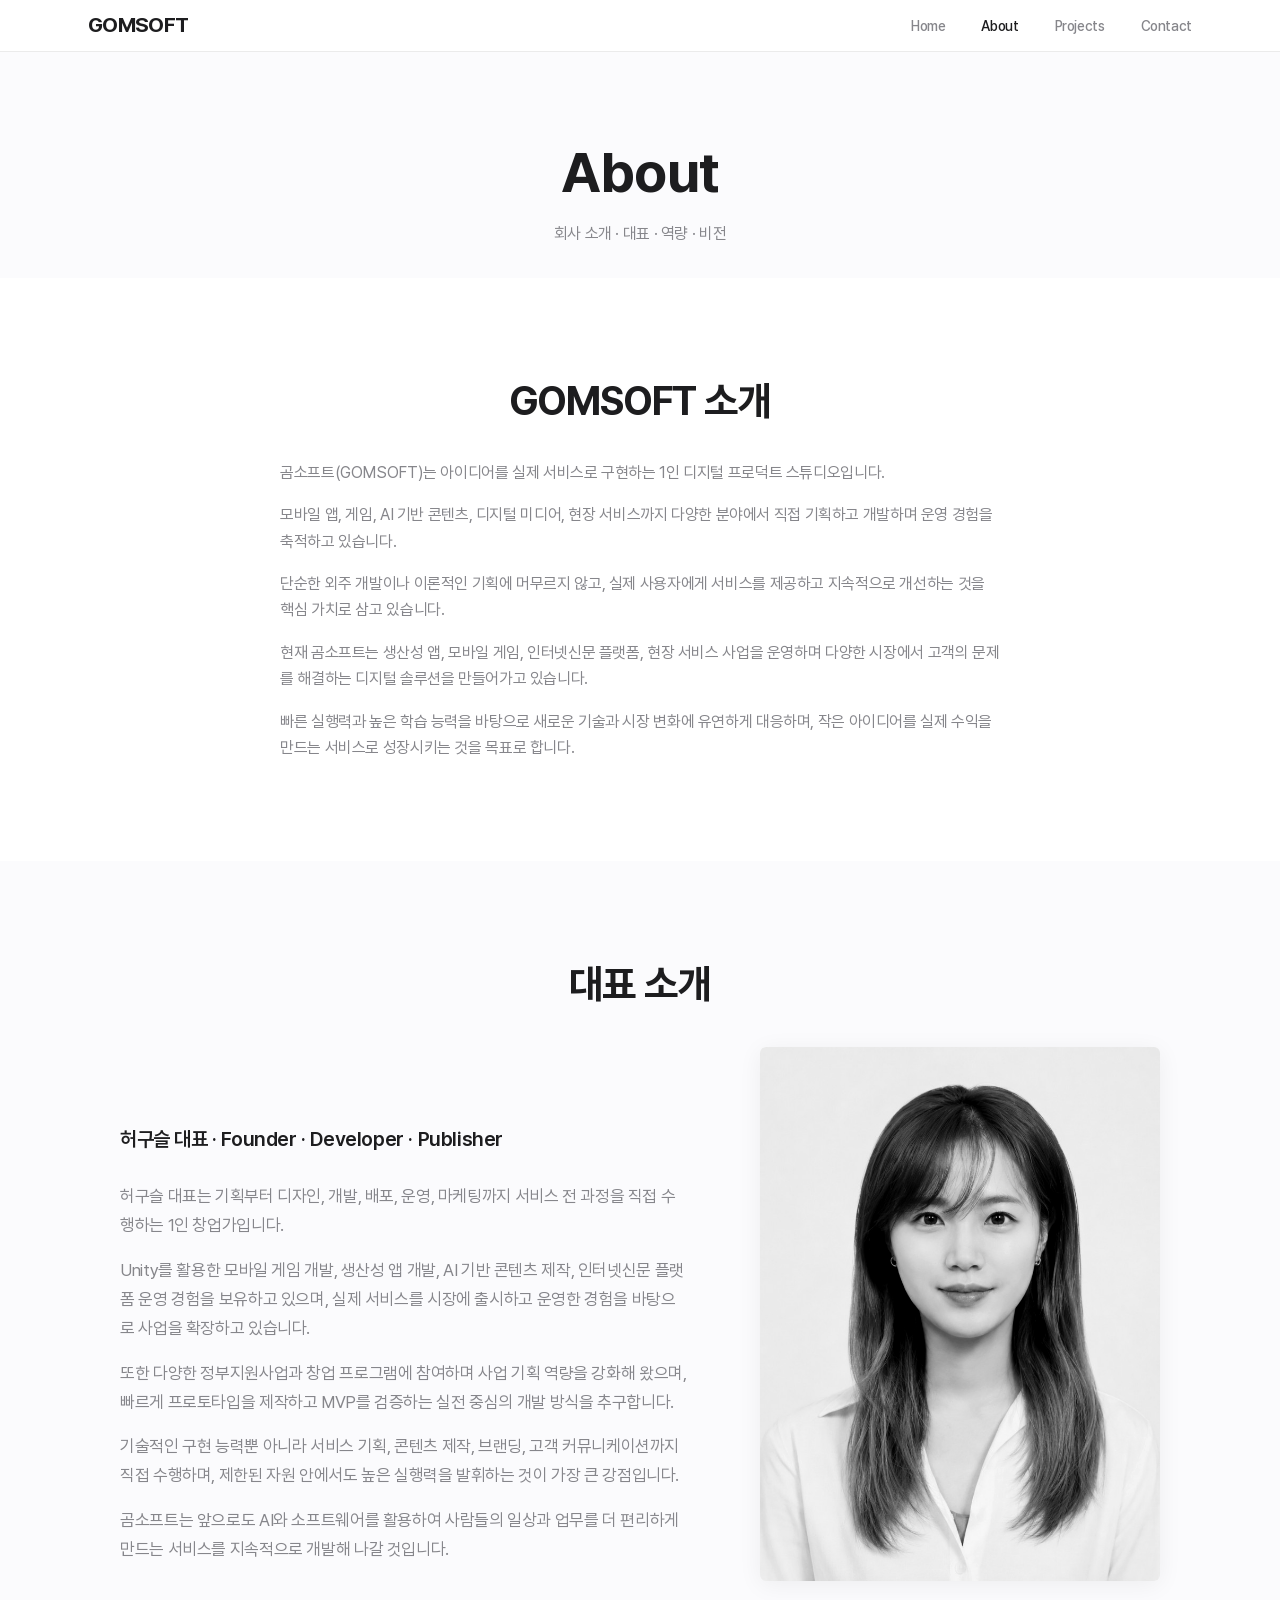
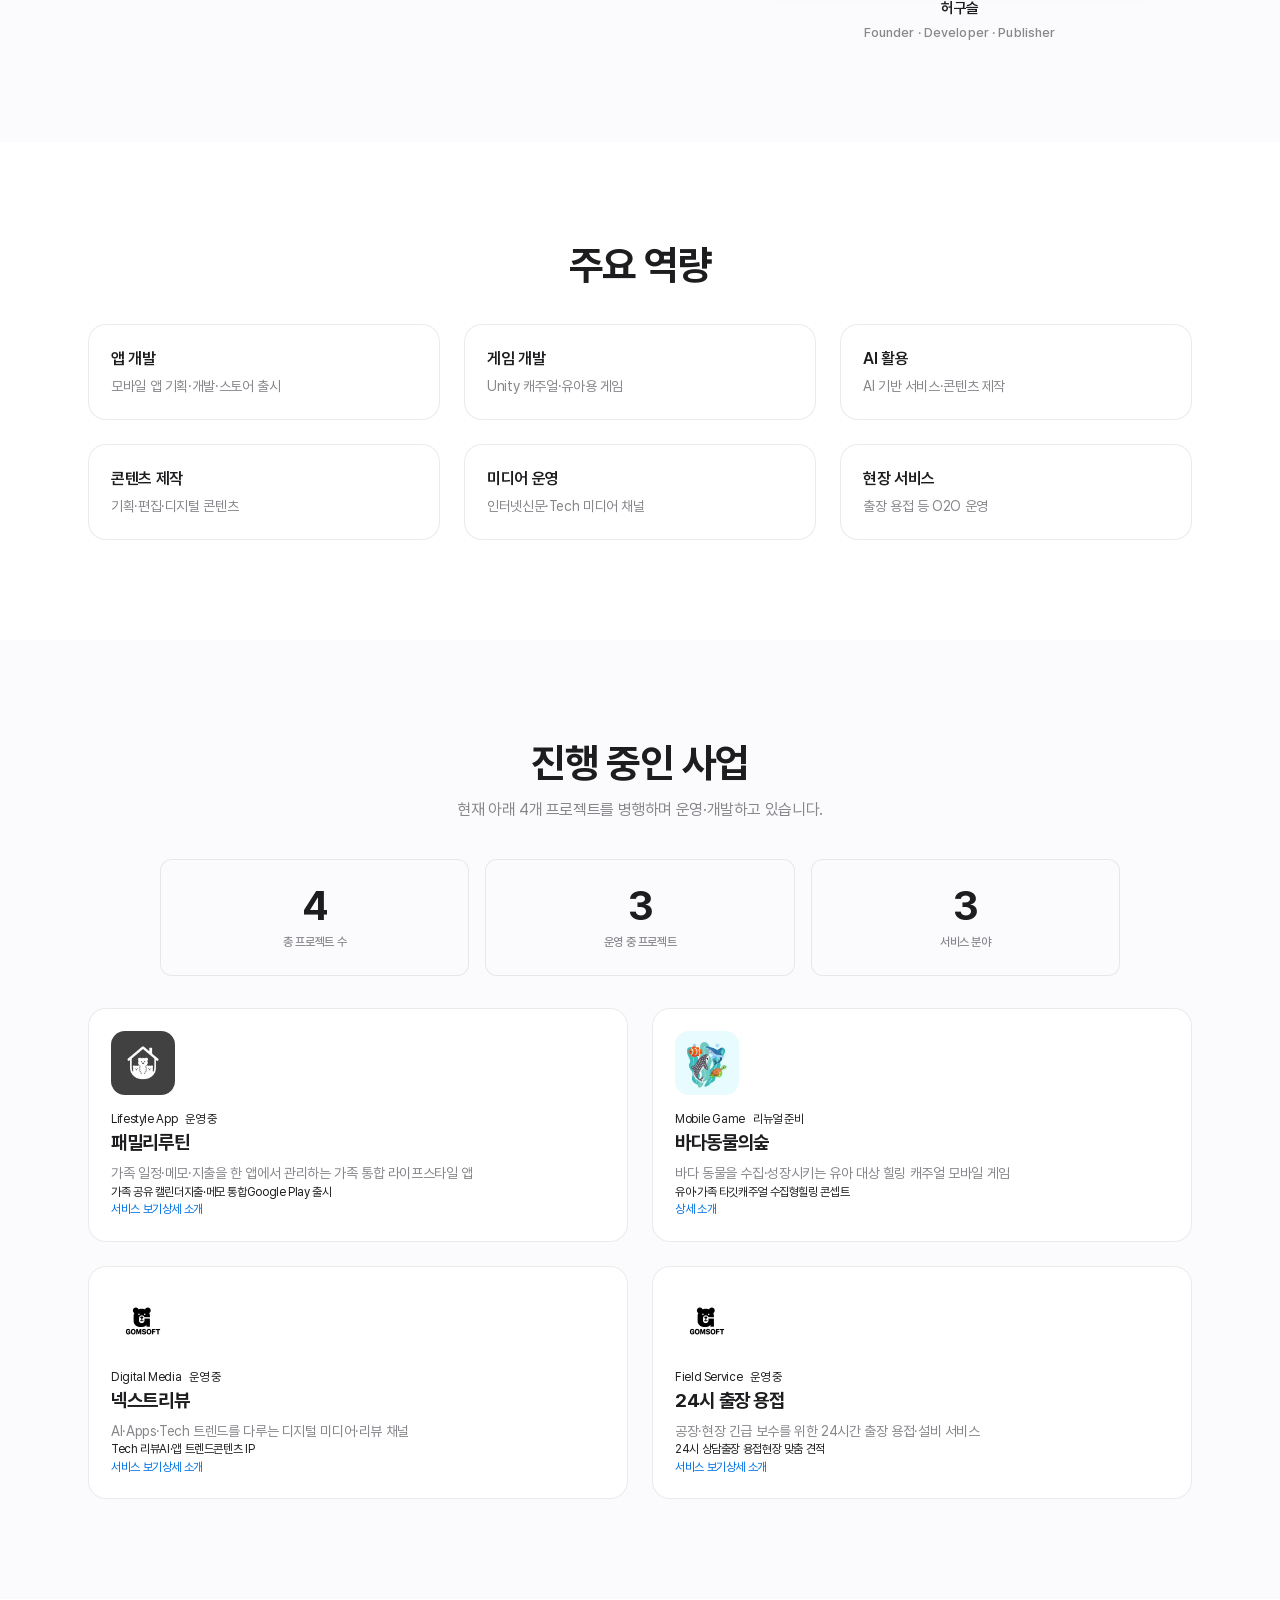
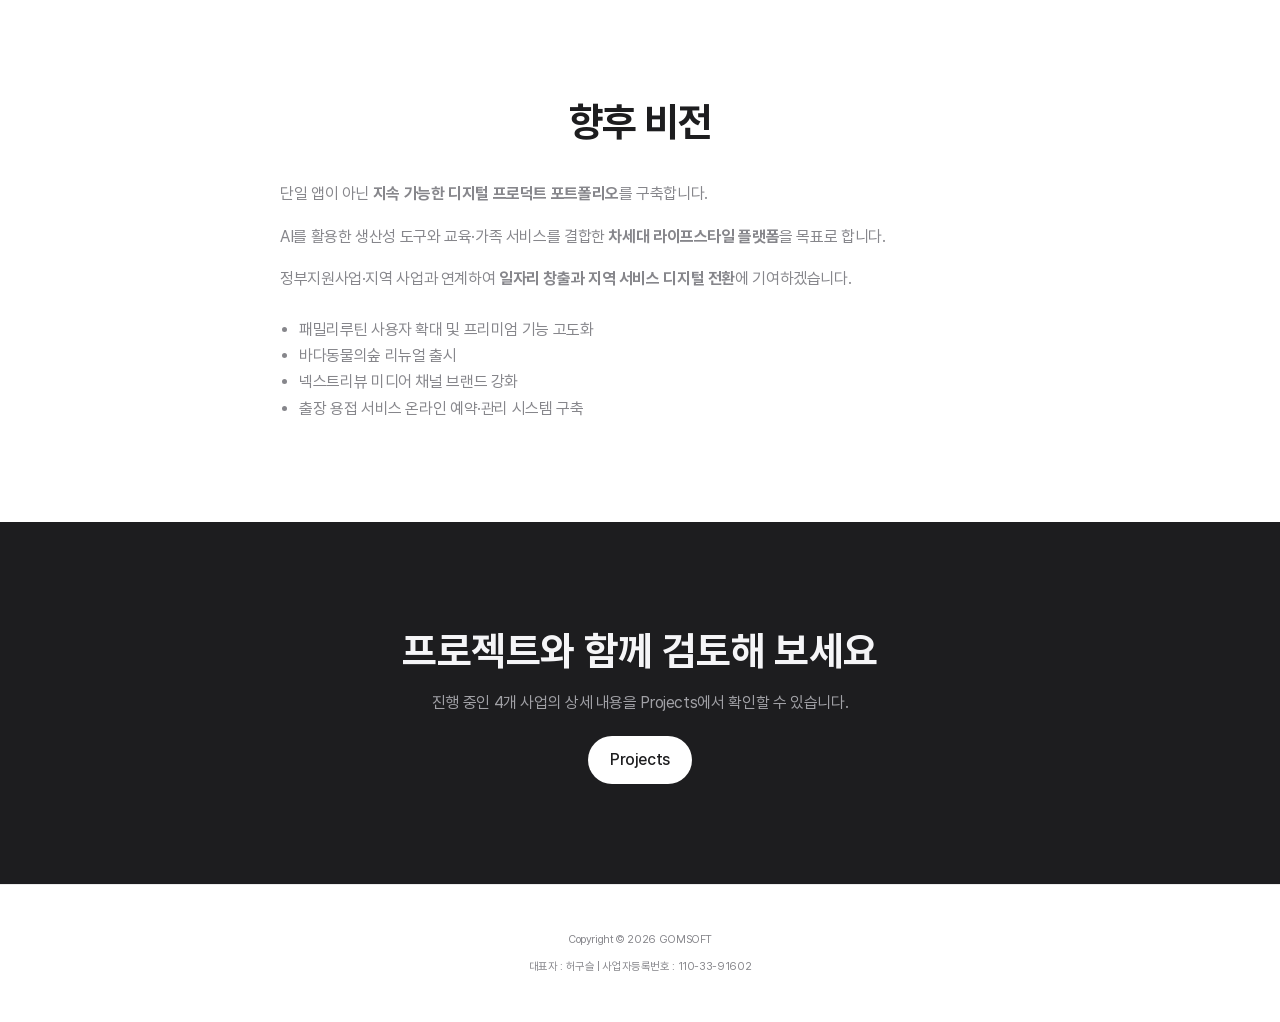
==== about/index.html @ 9c043e21 "수정내용입력" ====
<!DOCTYPE html>
<html lang="ko">
<head>
  <meta charset="UTF-8">
  <meta name="viewport" content="width=device-width, initial-scale=1.0, viewport-fit=cover">
  <link rel="stylesheet" href="/assets/css/main.css">
  <title>About | GOMSOFT</title>
</head>
<body>
  <div id="siteHeader"></div>

  <header class="page-hero">
    <div class="container">
      <h1>About</h1>
      <p>회사 소개 · 대표 · 역량 · 비전</p>
    </div>
  </header>

  <div id="aboutContent"></div>

  <section class="cta-band">
    <h2>프로젝트와 함께 검토해 보세요</h2>
    <p>진행 중인 4개 사업의 상세 내용을 Projects에서 확인할 수 있습니다.</p>
    <a href="/projects/" class="btn btn-primary">Projects</a>
  </section>

  <div id="siteFooter"></div>

  <script src="/assets/js/config.js"></script>
  <script src="/assets/js/project-types.js"></script>
  <script src="/assets/js/post-links.js"></script>
  <script src="/assets/js/components.js"></script>
  <script src="/assets/js/posts.js"></script>
  <script>
    document.getElementById("siteHeader").innerHTML = renderSiteHeader("about");
    document.getElementById("siteFooter").innerHTML = renderSiteFooter();
    document.getElementById("aboutContent").innerHTML = renderAboutPageContent();
    initRevealOnScroll();
    initAboutBusinessStats();
    setPageMeta({
      title: "About",
      description: "GOMSOFT — 아이디어를 실제 서비스로 구현하는 디지털 프로덕트 스튜디오. 대표 허구슬 소개.",
      path: "/about/",
    });
    initNavigation();
  </script>
</body>
</html>
---- assets/css/main.css ----
@import url("/assets/css/pretendard.css");

/* ——— Mobile First · Breakpoints ———
   Mobile:  default ~767px
   Tablet:  min-width 768px
   Desktop: min-width 1200px
*/
:root {
  --bg: #ffffff;
  --bg-subtle: #fbfbfd;
  --text: #1d1d1f;
  --text-secondary: #86868b;
  --accent: #0071e3;
  --border: rgba(0, 0, 0, 0.08);
  --radius: 18px;
  --radius-sm: 12px;
  --nav-height: 52px;
  --container-pad: 20px;
  --max-width: 100%;
  --section-pad: 56px;
  --grid-gap: 16px;
  --font: "Pretendard", -apple-system, BlinkMacSystemFont, "Segoe UI", sans-serif;
  --fw-thin: 100;
  --fw-extralight: 200;
  --fw-light: 300;
  --fw-regular: 400;
  --fw-medium: 500;
  --fw-semibold: 600;
  --fw-bold: 700;
  --fw-extrabold: 800;
  --fw-black: 900;
}

*,
*::before,
*::after {
  box-sizing: border-box;
}

html {
  scroll-behavior: smooth;
  overflow-x: hidden;
}

body {
  margin: 0;
  overflow-x: hidden;
  font-family: var(--font);
  font-weight: var(--fw-regular);
  background: var(--bg);
  color: var(--text);
  line-height: 1.47059;
  font-size: 16px;
  letter-spacing: -0.022em;
  -webkit-font-smoothing: antialiased;
}

img,
video {
  max-width: 100%;
  height: auto;
  display: block;
}

a {
  color: var(--accent);
  text-decoration: none;
}

button,
input,
select,
textarea {
  font-family: var(--font);
}

.container {
  width: 100%;
  max-width: var(--max-width);
  margin: 0 auto;
  padding: 0 var(--container-pad);
}

/* ——— Nav (mobile: hamburger) ——— */
.site-header {
  position: sticky;
  top: 0;
  z-index: 1000;
  height: var(--nav-height);
  background: rgba(255, 255, 255, 0.92);
  backdrop-filter: saturate(180%) blur(20px);
  -webkit-backdrop-filter: saturate(180%) blur(20px);
  border-bottom: 1px solid var(--border);
}

.nav-inner {
  width: 100%;
  max-width: var(--max-width);
  margin: 0 auto;
  padding: 0 var(--container-pad);
  height: 100%;
  display: flex;
  align-items: center;
  justify-content: space-between;
}

.logo {
  font-size: 19px;
  font-weight: var(--fw-bold);
  letter-spacing: -0.03em;
  color: var(--text);
  text-decoration: none;
  z-index: 1001;
}

.logo:hover {
  text-decoration: none;
}

.nav-toggle {
  display: flex;
  align-items: center;
  justify-content: center;
  min-width: 44px;
  min-height: 44px;
  margin: 0 -8px 0 0;
  background: none;
  border: none;
  padding: 8px;
  cursor: pointer;
  z-index: 1001;
}

.nav-toggle span {
  display: block;
  width: 22px;
  height: 2px;
  background: var(--text);
  margin: 5px 0;
  transition: 0.2s;
}

.nav-menu {
  position: fixed;
  top: var(--nav-height);
  left: 0;
  right: 0;
  list-style: none;
  margin: 0;
  padding: 20px var(--container-pad) 28px;
  background: rgba(255, 255, 255, 0.98);
  backdrop-filter: blur(20px);
  -webkit-backdrop-filter: blur(20px);
  flex-direction: column;
  align-items: stretch;
  gap: 4px;
  border-bottom: 1px solid var(--border);
  transform: translateY(-110%);
  opacity: 0;
  pointer-events: none;
  transition: transform 0.28s ease, opacity 0.28s ease;
}

.nav-menu.open {
  transform: translateY(0);
  opacity: 1;
  pointer-events: auto;
}

.nav-menu a {
  display: block;
  padding: 14px 4px;
  font-size: 17px;
  font-weight: var(--fw-medium);
  color: var(--text-secondary);
  text-decoration: none;
  min-height: 44px;
  line-height: 44px;
}

.nav-menu a:hover,
.nav-menu a.active {
  color: var(--text);
  text-decoration: none;
}

/* ——— Hero ——— */
.hero {
  text-align: center;
  padding: 48px var(--container-pad) 40px;
  background: var(--bg-subtle);
}

.hero-logo img {
  width: 64px;
  height: 64px;
  margin: 0 auto 20px;
  border-radius: 14px;
}

.hero-eyebrow {
  font-size: 12px;
  font-weight: var(--fw-semibold);
  letter-spacing: 0.05em;
  text-transform: uppercase;
  color: var(--text-secondary);
  margin: 0 0 10px;
}

.hero h1 {
  font-size: clamp(28px, 8vw, 64px);
  font-weight: var(--fw-bold);
  letter-spacing: -0.04em;
  line-height: 1.08;
  margin: 0 0 14px;
  word-break: keep-all;
}

.hero .lead {
  font-size: clamp(16px, 4.2vw, 24px);
  color: var(--text-secondary);
  max-width: 36em;
  margin: 0 auto 16px;
  font-weight: var(--fw-light);
  line-height: 1.5;
  padding: 0 4px;
  white-space: pre-line;
}

.hero-running {
  font-size: 14px;
  font-weight: var(--fw-semibold);
  letter-spacing: 0.02em;
  color: var(--text);
  margin: 0 auto 20px;
  padding: 8px 16px;
  display: inline-block;
  background: rgba(0, 113, 227, 0.08);
  border-radius: 980px;
}

.hero-actions {
  display: flex;
  flex-direction: column;
  align-items: stretch;
  gap: 10px;
  max-width: 320px;
  margin: 0 auto;
}

.hero-actions .btn {
  width: 100%;
  text-align: center;
}

/* ——— Buttons ——— */
.btn {
  display: inline-flex;
  align-items: center;
  justify-content: center;
  min-height: 44px;
  padding: 12px 22px;
  font-size: 16px;
  font-weight: var(--fw-medium);
  border-radius: 980px;
  text-decoration: none;
  transition: background 0.2s, transform 0.2s, box-shadow 0.2s;
  border: none;
  cursor: pointer;
  -webkit-tap-highlight-color: transparent;
}

.btn-primary {
  background: var(--accent);
  color: #fff;
}

.btn-secondary {
  background: transparent;
  color: var(--accent);
  border: 1px solid var(--accent);
}

/* ——— Sections ——— */
.section {
  padding: var(--section-pad) 0;
}

.section-alt {
  background: var(--bg-subtle);
}

.section-header {
  text-align: center;
  max-width: 640px;
  margin: 0 auto 32px;
  padding: 0 4px;
}

.section-header h2 {
  font-size: clamp(26px, 6vw, 48px);
  font-weight: var(--fw-bold);
  letter-spacing: -0.03em;
  margin: 0 0 10px;
}

.section-header p {
  font-size: clamp(15px, 3.8vw, 21px);
  color: var(--text-secondary);
  margin: 0;
}

/* ——— Company Profile ——— */
.profile-section {
  padding-top: 0;
}

.profile-card {
  background: var(--bg-subtle);
  border: 1px solid var(--border);
  border-radius: var(--radius);
  padding: 28px 20px;
}

.profile-label {
  font-size: 12px;
  font-weight: var(--fw-semibold);
  letter-spacing: 0.06em;
  text-transform: uppercase;
  color: var(--accent);
  margin: 0 0 10px;
}

.profile-headline {
  font-size: clamp(22px, 5.5vw, 36px);
  font-weight: var(--fw-extrabold);
  letter-spacing: -0.03em;
  margin: 0 0 12px;
  line-height: 1.2;
}

.profile-summary {
  font-size: 16px;
  color: var(--text-secondary);
  margin: 0 0 28px;
  line-height: 1.55;
}

.profile-facts {
  display: grid;
  grid-template-columns: 1fr;
  gap: 18px;
  margin: 0 0 28px;
}

.profile-fact-label {
  display: block;
  font-size: 11px;
  font-weight: var(--fw-medium);
  color: var(--text-secondary);
  text-transform: uppercase;
  letter-spacing: 0.04em;
  margin-bottom: 4px;
}

.profile-fact-value {
  display: block;
  font-size: 15px;
  font-weight: var(--fw-semibold);
}

.profile-strengths-title {
  font-size: 13px;
  font-weight: var(--fw-semibold);
  margin: 0 0 10px;
  color: var(--text-secondary);
}

.profile-strengths ul {
  list-style: none;
  padding: 0;
  margin: 0 0 24px;
  display: flex;
  flex-wrap: wrap;
  gap: 8px;
}

.profile-strengths li {
  font-size: 13px;
  font-weight: var(--fw-medium);
  padding: 8px 14px;
  background: #fff;
  border: 1px solid var(--border);
  border-radius: 980px;
}

.profile-cta {
  display: flex;
  flex-direction: column;
  gap: 10px;
}

.profile-cta .btn {
  width: 100%;
}

/* ——— Project cards (static About) ——— */
.project-grid {
  display: grid;
  grid-template-columns: 1fr;
  gap: var(--grid-gap);
}

.project-card {
  background: var(--bg);
  border: 1px solid var(--border);
  border-radius: var(--radius);
  padding: 22px;
  display: flex;
  flex-direction: column;
  gap: 16px;
  height: 100%;
  transition: box-shadow 0.25s ease, transform 0.25s ease;
}

.section-alt .project-card {
  background: #fff;
}

.project-card-visual img {
  width: 64px;
  height: 64px;
  border-radius: 14px;
}

.project-card h3 {
  font-size: 19px;
  font-weight: var(--fw-bold);
  margin: 0;
}

.project-card > .project-card-body > p {
  font-size: 14px;
  color: var(--text-secondary);
  margin: 6px 0 0;
}

/* ——— Post / Projects grid ——— */
.post-grid {
  display: grid;
  grid-template-columns: repeat(2, minmax(0, 1fr));
  gap: var(--grid-gap);
  width: 100%;
  align-items: stretch;
}

.post-card {
  display: flex;
  flex-direction: column;
  height: 100%;
  min-width: 0;
  background: var(--bg);
  border-radius: var(--radius);
  overflow: hidden;
  border: 1px solid var(--border);
  color: inherit;
  transition: box-shadow 0.25s ease, transform 0.25s ease;
  -webkit-tap-highlight-color: transparent;
}

.post-card-thumb-link {
  display: block;
  flex-shrink: 0;
  text-decoration: none;
}

.post-card-thumb {
  width: 100%;
  aspect-ratio: 16 / 9;
  background: var(--bg-subtle);
  overflow: hidden;
}

.post-card-thumb img {
  width: 100%;
  height: 100%;
  object-fit: cover;
}

.post-card-badge {
  align-self: flex-start;
  font-size: 10px;
  font-weight: var(--fw-semibold);
  letter-spacing: 0.04em;
  text-transform: uppercase;
  color: #fff;
  padding: 5px 10px;
  border-radius: 6px;
  margin: 0 0 10px;
}

.badge-app {
  background: #0071e3;
}

.badge-media {
  background: #7c3aed;
}

.badge-welding {
  background: #ea580c;
}

.post-card-body {
  flex: 1;
  display: flex;
  flex-direction: column;
  padding: 14px 14px 16px;
  min-height: 0;
}

.post-card-title {
  font-size: 15px;
  font-weight: var(--fw-semibold);
  margin: 0 0 8px;
  line-height: 1.35;
}

.post-card-title a {
  color: var(--text);
  text-decoration: none;
  display: -webkit-box;
  -webkit-line-clamp: 2;
  -webkit-box-orient: vertical;
  overflow: hidden;
}

.post-card-title a:hover {
  color: var(--accent);
  text-decoration: none;
}

.post-card-summary {
  font-size: 13px;
  color: var(--text-secondary);
  margin: 0 0 14px;
  line-height: 1.45;
  flex: 1;
  display: -webkit-box;
  -webkit-line-clamp: 3;
  -webkit-box-orient: vertical;
  overflow: hidden;
}

.post-card-cta {
  width: 100%;
  margin-top: auto;
  font-size: 14px;
  padding: 10px 16px;
  min-height: 40px;
}

.post-card-type,
.post-card-date {
  display: none;
}

/* ——— Projects stats ——— */
#projectsPostList.is-filtering .post-grid {
  opacity: 0;
  transform: translateY(10px);
}

#projectsPostList .post-grid {
  transition: opacity 0.35s ease, transform 0.35s ease;
}

.projects-stats {
  display: grid;
  grid-template-columns: repeat(2, minmax(0, 1fr));
  gap: 12px;
  margin-bottom: 28px;
}

.projects-stats--three {
  grid-template-columns: 1fr;
}

@media (min-width: 480px) {
  .projects-stats--three {
    grid-template-columns: repeat(3, minmax(0, 1fr));
  }
}

.about-project-stats {
  max-width: 960px;
  margin: 0 auto 32px;
}

.about-project-stats .projects-stats {
  margin-bottom: 0;
}

.stat-item {
  text-align: center;
  padding: 20px 12px;
  background: var(--bg-subtle);
  border: 1px solid var(--border);
  border-radius: var(--radius-sm);
}

.stat-value {
  display: block;
  font-size: clamp(28px, 7vw, 40px);
  font-weight: var(--fw-bold);
  letter-spacing: -0.03em;
  line-height: 1.1;
  color: var(--text);
}

.stat-label {
  display: block;
  margin-top: 6px;
  font-size: 12px;
  font-weight: var(--fw-medium);
  color: var(--text-secondary);
}

.projects-stats-note {
  text-align: center;
  font-size: 13px;
  color: var(--text-secondary);
  margin: -12px 0 24px;
}

/* ——— Filter buttons ——— */
.project-filter-tabs {
  display: flex;
  justify-content: center;
  margin-bottom: 28px;
}

.project-filter-bar {
  display: inline-flex;
  flex-wrap: nowrap;
  max-width: 100%;
  overflow-x: auto;
  -webkit-overflow-scrolling: touch;
  padding: 4px;
  gap: 4px;
  background: var(--bg-subtle);
  border: 1px solid var(--border);
  border-radius: 12px;
  scrollbar-width: none;
}

.project-filter-bar::-webkit-scrollbar {
  display: none;
}

.filter-tab {
  flex-shrink: 0;
  min-height: 44px;
  padding: 10px 20px;
  font-size: 14px;
  font-weight: var(--fw-medium);
  font-family: var(--font);
  border: none;
  border-radius: 8px;
  background: transparent;
  color: var(--text-secondary);
  cursor: pointer;
  transition: background 0.2s, color 0.2s, box-shadow 0.2s;
}

.filter-tab.active {
  background: #fff;
  color: var(--text);
  font-weight: var(--fw-bold);
  box-shadow: 0 1px 6px rgba(0, 0, 0, 0.08);
}

/* ——— Post detail links ——— */
.post-link-buttons {
  max-width: 720px;
  margin: 40px auto 0;
  padding: 28px var(--container-pad);
  text-align: center;
  border-top: 1px solid var(--border);
}

.post-link-buttons-title {
  font-size: 14px;
  font-weight: var(--fw-semibold);
  color: var(--text-secondary);
  margin: 0 0 16px;
  text-transform: uppercase;
  letter-spacing: 0.04em;
}

.post-link-buttons-row {
  display: flex;
  flex-wrap: wrap;
  gap: 10px;
  justify-content: center;
}

.post-link-buttons-row .btn {
  min-width: 140px;
}

.section-footer-link {
  text-align: center;
  margin-top: 28px;
  font-size: 16px;
  font-weight: var(--fw-semibold);
}

/* ——— About ——— */
.content-section {
  padding: var(--section-pad) 0;
}

.content-narrow {
  max-width: 720px;
  margin: 0 auto;
}

.about-section-head {
  text-align: center;
  max-width: 720px;
  margin: 0 auto 36px;
  padding: 0 4px;
}

.about-section-title {
  font-size: clamp(26px, 5.5vw, 40px);
  font-weight: var(--fw-bold);
  letter-spacing: -0.03em;
  line-height: 1.15;
  color: var(--text);
  margin: 0;
}

.about-section-lead {
  font-size: 16px;
  font-weight: var(--fw-regular);
  color: var(--text-secondary);
  line-height: 1.55;
  margin: 12px 0 0;
  max-width: 36em;
  margin-left: auto;
  margin-right: auto;
}

.about-section-body {
  max-width: 720px;
  margin: 0 auto;
  text-align: left;
}

.about-section-body p,
.content-narrow p {
  font-size: 16px;
  color: var(--text-secondary);
  line-height: 1.65;
  margin: 0 0 16px;
}

.about-section-body p:last-child {
  margin-bottom: 0;
}

.about-page-section .founder-profile {
  margin-top: 0;
}

.content-center-title {
  font-size: clamp(26px, 5.5vw, 40px);
  font-weight: var(--fw-bold);
  text-align: center;
  margin: 0 0 32px;
  color: var(--text);
}

.capability-grid {
  display: grid;
  grid-template-columns: 1fr;
  gap: var(--grid-gap);
}

.capability-card {
  padding: 22px;
  border: 1px solid var(--border);
  border-radius: var(--radius);
  background: var(--bg);
}

.capability-card h3 {
  font-size: 16px;
  font-weight: var(--fw-semibold);
  margin: 0 0 6px;
}

.capability-card p {
  font-size: 14px;
  color: var(--text-secondary);
  margin: 0;
}

/* ——— CTA ——— */
.cta-band {
  text-align: center;
  padding: var(--section-pad) var(--container-pad);
  background: var(--text);
  color: #f5f5f7;
}

.cta-band h2 {
  font-size: clamp(24px, 5.5vw, 40px);
  font-weight: var(--fw-bold);
  margin: 0 0 10px;
}

.cta-band p {
  color: #a1a1a6;
  margin: 0 0 22px;
  font-size: 16px;
}

.cta-band .btn-primary {
  background: #fff;
  color: var(--text);
}

/* ——— Post detail ——— */
.post-detail {
  padding: calc(var(--nav-height) + 32px) 0 var(--section-pad);
}

.post-detail-header {
  max-width: 720px;
  margin: 0 auto 28px;
  text-align: center;
  padding: 0 var(--container-pad);
}

.post-detail-header h1 {
  font-size: clamp(26px, 6vw, 48px);
  font-weight: var(--fw-bold);
  margin: 0 0 10px;
}

.post-detail-meta {
  font-size: 14px;
  color: var(--text-secondary);
}

.post-detail-type {
  font-weight: var(--fw-semibold);
  color: var(--accent);
}

.post-content {
  max-width: 720px;
  margin: 0 auto;
  padding: 0 var(--container-pad);
  font-size: 17px;
  line-height: 1.6;
}

.post-content img {
  border-radius: var(--radius-sm);
  margin: 20px auto;
}

.post-cover {
  max-width: 960px;
  margin: 0 auto 32px;
  border-radius: var(--radius);
  overflow: hidden;
  aspect-ratio: 16 / 9;
  background: var(--bg-subtle);
}

.post-cover img {
  width: 100%;
  height: 100%;
  object-fit: cover;
  margin: 0;
}

.page-hero {
  padding: calc(var(--nav-height) + 28px) var(--container-pad) 32px;
  text-align: center;
  background: var(--bg-subtle);
}

.page-hero h1 {
  font-size: clamp(30px, 7vw, 56px);
  font-weight: var(--fw-bold);
  margin: 0 0 8px;
}

.page-hero p {
  font-size: 16px;
  color: var(--text-secondary);
  margin: 0;
}

/* ——— Contact ——— */
.inquiry-grid {
  display: grid;
  grid-template-columns: repeat(2, minmax(0, 1fr));
  gap: var(--grid-gap);
  max-width: 960px;
  margin: 0 auto 8px;
}

.inquiry-card {
  text-align: left;
  padding: 20px 18px;
  border: 1px solid var(--border);
  border-radius: var(--radius);
  background: var(--bg);
  cursor: pointer;
  font-family: var(--font);
  transition: box-shadow 0.25s ease, transform 0.25s ease, border-color 0.2s;
  -webkit-tap-highlight-color: transparent;
}

.inquiry-card h3 {
  font-size: 15px;
  font-weight: var(--fw-semibold);
  margin: 0 0 6px;
  color: var(--text);
}

.inquiry-card p {
  font-size: 13px;
  color: var(--text-secondary);
  margin: 0;
  line-height: 1.45;
}

.contact-highlight {
  box-shadow: 0 0 0 3px rgba(0, 113, 227, 0.35);
  transition: box-shadow 0.3s ease;
}

.contact-item-wide {
  grid-column: 1 / -1;
}

.contact-grid {
  display: grid;
  grid-template-columns: 1fr;
  gap: var(--grid-gap);
  max-width: 960px;
  margin: 0 auto;
}

.contact-item {
  text-align: center;
  padding: 28px 20px;
  border: 1px solid var(--border);
  border-radius: var(--radius);
  background: var(--bg);
}

.contact-item h3 {
  font-size: 16px;
  font-weight: var(--fw-semibold);
  margin: 0 0 10px;
}

.contact-item p,
.contact-item a {
  font-size: 14px;
  color: var(--text-secondary);
  word-break: break-word;
}

.qr-placeholder {
  width: 120px;
  height: 120px;
  margin: 12px auto 0;
  background: var(--bg-subtle);
  border: 1px dashed var(--border);
  border-radius: var(--radius-sm);
  display: flex;
  align-items: center;
  justify-content: center;
  font-size: 11px;
  color: var(--text-secondary);
}

/* ——— Footer ——— */
.site-footer {
  padding: 36px var(--container-pad);
  text-align: center;
  font-size: 11px;
  color: var(--text-secondary);
  border-top: 1px solid var(--border);
}

.empty-state {
  text-align: center;
  padding: 48px 16px;
  color: var(--text-secondary);
  grid-column: 1 / -1;
}

.trust-note {
  text-align: center;
  font-size: 15px;
  color: var(--text-secondary);
  padding: 0 4px;
}

/* ——— Hover (pointer only) ——— */
@media (hover: hover) {
  a:hover {
    text-decoration: underline;
  }

  .btn-primary:hover {
    background: #0077ed;
    text-decoration: none;
  }

  .btn-secondary:hover {
    background: rgba(0, 113, 227, 0.06);
    text-decoration: none;
  }

  .post-card:hover,
  .project-card:hover,
  .inquiry-card:hover {
    box-shadow: 0 12px 40px rgba(0, 0, 0, 0.1);
    transform: translateY(-3px);
  }

  .inquiry-card:hover {
    border-color: rgba(0, 113, 227, 0.35);
  }

  .post-card-title a:hover {
    color: var(--accent);
  }

  .filter-tab:hover {
    color: var(--text);
  }
}

/* ——— Tablet: 768px+ ——— */
@media (min-width: 768px) {
  :root {
    --container-pad: 32px;
    --section-pad: 72px;
    --grid-gap: 20px;
    --max-width: 960px;
  }

  body {
    font-size: 17px;
  }

  .nav-toggle {
    display: none;
  }

  .nav-menu {
    position: static;
    display: flex;
    flex-direction: row;
    align-items: center;
    gap: 28px;
    padding: 0;
    background: transparent;
    border: none;
    transform: none;
    opacity: 1;
    pointer-events: auto;
  }

  .nav-menu a {
    display: inline;
    padding: 0;
    font-size: 14px;
    min-height: auto;
    line-height: inherit;
  }

  .hero {
    padding: 72px var(--container-pad) 56px;
  }

  .hero-logo img {
    width: 72px;
    height: 72px;
  }

  .hero-actions {
    flex-direction: row;
    justify-content: center;
    flex-wrap: wrap;
    max-width: none;
  }

  .hero-actions .btn {
    width: auto;
  }

  .profile-card {
    padding: 40px 36px;
  }

  .profile-facts {
    grid-template-columns: repeat(2, minmax(0, 1fr));
    gap: 24px 32px;
  }

  .profile-cta {
    flex-direction: row;
  }

  .profile-cta .btn {
    width: auto;
  }

  .post-grid {
    grid-template-columns: repeat(3, minmax(0, 1fr));
  }

  .post-card-body {
    padding: 16px 18px 18px;
  }

  .post-card-title {
    font-size: 16px;
  }

  .capability-grid {
    grid-template-columns: repeat(2, minmax(0, 1fr));
  }

  .project-grid {
    grid-template-columns: repeat(2, minmax(0, 1fr));
  }

  .projects-stats:not(.projects-stats--three) {
    grid-template-columns: repeat(4, minmax(0, 1fr));
    gap: 16px;
    margin-bottom: 36px;
  }

  .projects-stats--three {
    gap: 16px;
  }

  .inquiry-grid {
    grid-template-columns: repeat(4, minmax(0, 1fr));
  }

  .contact-item-wide {
    grid-column: span 2;
  }

  .stat-item {
    padding: 24px 16px;
  }

  .section-header {
    margin-bottom: 44px;
  }
}

/* ——— Desktop: 1200px+ ——— */
@media (min-width: 1200px) {
  :root {
    --container-pad: 48px;
    --section-pad: 100px;
    --grid-gap: 24px;
    --max-width: 1200px;
  }

  .logo {
    font-size: 21px;
  }

  .nav-menu {
    gap: 36px;
  }

  .hero {
    padding: 100px var(--container-pad) 80px;
  }

  .profile-facts {
    grid-template-columns: repeat(3, minmax(0, 1fr));
  }

  .post-grid {
    grid-template-columns: repeat(4, minmax(0, 1fr));
  }

  .post-card-title {
    font-size: 17px;
  }

  .post-card-summary {
    font-size: 14px;
  }

  .capability-grid {
    grid-template-columns: repeat(3, minmax(0, 1fr));
  }

  .contact-grid {
    grid-template-columns: repeat(2, minmax(0, 1fr));
  }

  .project-grid {
    grid-template-columns: repeat(2, minmax(0, 1fr));
  }
}

/* ——— Admin ——— */
.admin-wrap {
  max-width: 800px;
  margin: 0 auto;
  padding: calc(var(--nav-height) + 24px) var(--container-pad) 64px;
}

.admin-panel {
  border: 1px solid var(--border);
  border-radius: var(--radius);
  padding: 22px;
  margin-bottom: 20px;
  background: var(--bg-subtle);
}

.admin-panel h2 {
  font-size: 18px;
  font-weight: var(--fw-semibold);
  margin: 0 0 16px;
}

.form-group {
  margin-bottom: 16px;
}

.form-group label {
  display: block;
  font-size: 13px;
  font-weight: var(--fw-semibold);
  margin-bottom: 6px;
  color: var(--text-secondary);
}

.form-group input,
.form-group select,
.form-group textarea {
  width: 100%;
  padding: 12px 14px;
  font-size: 16px;
  border: 1px solid var(--border);
  border-radius: var(--radius-sm);
  background: #fff;
}

.form-row {
  display: flex;
  gap: 10px;
  flex-wrap: wrap;
}

.form-row .btn {
  flex: 1;
  min-width: 120px;
}

.admin-msg {
  padding: 12px 16px;
  border-radius: var(--radius-sm);
  font-size: 14px;
  margin-bottom: 16px;
  display: none;
}

.admin-msg.show {
  display: block;
}

.admin-msg.success {
  background: #e8f5e9;
  color: #2e7d32;
}

.admin-msg.error {
  background: #ffebee;
  color: #c62828;
}

.admin-post-list {
  list-style: none;
  padding: 0;
  margin: 0;
}

.admin-post-list li {
  display: flex;
  justify-content: space-between;
  align-items: flex-start;
  padding: 14px 0;
  border-bottom: 1px solid var(--border);
  gap: 12px;
  flex-wrap: wrap;
}

.admin-post-list .actions {
  display: flex;
  gap: 8px;
  flex-wrap: wrap;
}

.btn-small {
  min-height: 40px;
  padding: 8px 14px;
  font-size: 13px;
  border-radius: 980px;
  border: none;
  cursor: pointer;
}

.btn-danger {
  background: #ff3b30;
  color: #fff;
}

.btn-muted {
  background: #e8e8ed;
  color: var(--text);
}

.admin-session-bar {
  display: flex;
  flex-wrap: wrap;
  align-items: center;
  justify-content: space-between;
  gap: 12px;
  padding: 14px 18px;
  margin-bottom: 20px;
  background: var(--bg-subtle);
  border: 1px solid var(--border);
  border-radius: var(--radius-sm);
  font-size: 14px;
}

.admin-remember {
  display: flex;
  align-items: center;
  gap: 8px;
  margin: 12px 0 0;
  font-size: 14px;
  color: var(--text-secondary);
  cursor: pointer;
}

.admin-remember input {
  width: auto;
}

/* About block legacy */
.about-block {
  max-width: 680px;
  margin: 0 auto;
  text-align: center;
  padding: 0 4px;
}

.about-block p {
  font-size: 16px;
  color: var(--text-secondary);
}

/* ——— Founder profile (About) ——— */
.founder-section {
  padding: var(--section-pad) 0;
}

.founder-section .about-section-head {
  margin-bottom: 40px;
}

.founder-profile {
  display: flex;
  flex-direction: column;
  align-items: center;
  gap: 40px;
  max-width: 1040px;
  margin: 0 auto;
}

.founder-profile-visual {
  order: -1;
  margin: 0;
  width: 100%;
  max-width: 360px;
  text-align: center;
}

.founder-photo-frame {
  border-radius: 6px;
  overflow: hidden;
  box-shadow: 0 4px 24px rgba(0, 0, 0, 0.06);
  background: var(--bg-subtle);
  line-height: 0;
}

.founder-photo-frame img {
  display: block;
  width: 100%;
  max-width: 420px;
  height: auto;
  aspect-ratio: 3 / 4;
  object-fit: cover;
  object-position: center top;
  filter: grayscale(100%) contrast(1.08);
  transition: transform 0.55s cubic-bezier(0.25, 0.1, 0.25, 1);
}

.founder-photo-caption {
  display: flex;
  flex-direction: column;
  gap: 4px;
  margin-top: 16px;
  padding: 0 4px;
}

.founder-caption-name {
  font-size: 15px;
  font-weight: var(--fw-semibold);
  letter-spacing: -0.02em;
  color: var(--text);
}

.founder-caption-role {
  font-size: 13px;
  font-weight: var(--fw-medium);
  color: var(--text-secondary);
  letter-spacing: 0.01em;
}

.founder-profile-text {
  width: 100%;
  max-width: 520px;
  text-align: left;
}

.founder-role-line {
  font-size: clamp(17px, 4vw, 20px);
  font-weight: var(--fw-semibold);
  letter-spacing: -0.02em;
  line-height: 1.45;
  color: var(--text);
  margin: 0 0 28px;
}

.founder-bio p {
  font-size: 16px;
  line-height: 1.65;
  color: var(--text-secondary);
  margin: 0 0 16px;
}

.founder-bio p:last-child {
  margin-bottom: 0;
}

.reveal-on-scroll {
  opacity: 0;
  transform: translateY(28px);
  transition: opacity 0.75s cubic-bezier(0.25, 0.1, 0.25, 1),
    transform 0.75s cubic-bezier(0.25, 0.1, 0.25, 1);
}

.reveal-on-scroll.reveal-delay {
  transition-delay: 0.12s;
}

.reveal-on-scroll.is-visible {
  opacity: 1;
  transform: translateY(0);
}

@media (min-width: 768px) {
  .founder-profile {
    flex-direction: row;
    align-items: center;
    justify-content: space-between;
    gap: 48px 56px;
  }

  .founder-profile-visual {
    order: 1;
    flex: 0 0 auto;
    width: min(42%, 400px);
    max-width: 420px;
  }

  .founder-profile-text {
    order: 0;
    flex: 1 1 52%;
    max-width: none;
    min-width: 0;
  }

  .founder-photo-frame img {
    width: 100%;
    min-width: 320px;
    max-width: 420px;
  }
}

@media (min-width: 1200px) {
  .founder-profile {
    gap: 72px;
  }

  .founder-bio p {
    font-size: 17px;
    line-height: 1.7;
  }
}

@media (prefers-reduced-motion: reduce) {
  .reveal-on-scroll {
    opacity: 1;
    transform: none;
    transition: none;
  }

  .founder-photo-frame img {
    transition: none;
  }
}

@media (hover: hover) {
  .founder-profile-visual:hover .founder-photo-frame img {
    transform: scale(1.02);
  }
}

.about-section-body .vision-list {
  margin: 24px 0 0;
  padding-left: 1.2em;
  font-size: 16px;
  color: var(--text-secondary);
  line-height: 1.65;
}

.vision-list {
  margin: 20px 0 0;
  padding-left: 1.2em;
  font-size: 16px;
  color: var(--text-secondary);
}

.project-tag,
.project-status,
.project-chips,
.project-card-actions,
.project-link {
  font-size: 12px;
}

.project-card-meta {
  display: flex;
  gap: 8px;
  flex-wrap: wrap;
}

.post-gallery {
  display: flex;
  flex-direction: column;
  gap: 16px;
  margin: 24px 0;
  padding: 0 var(--container-pad);
  max-width: 720px;
  margin-left: auto;
  margin-right: auto;
}

.post-external-link {
  text-align: center;
  margin-top: 36px;
}
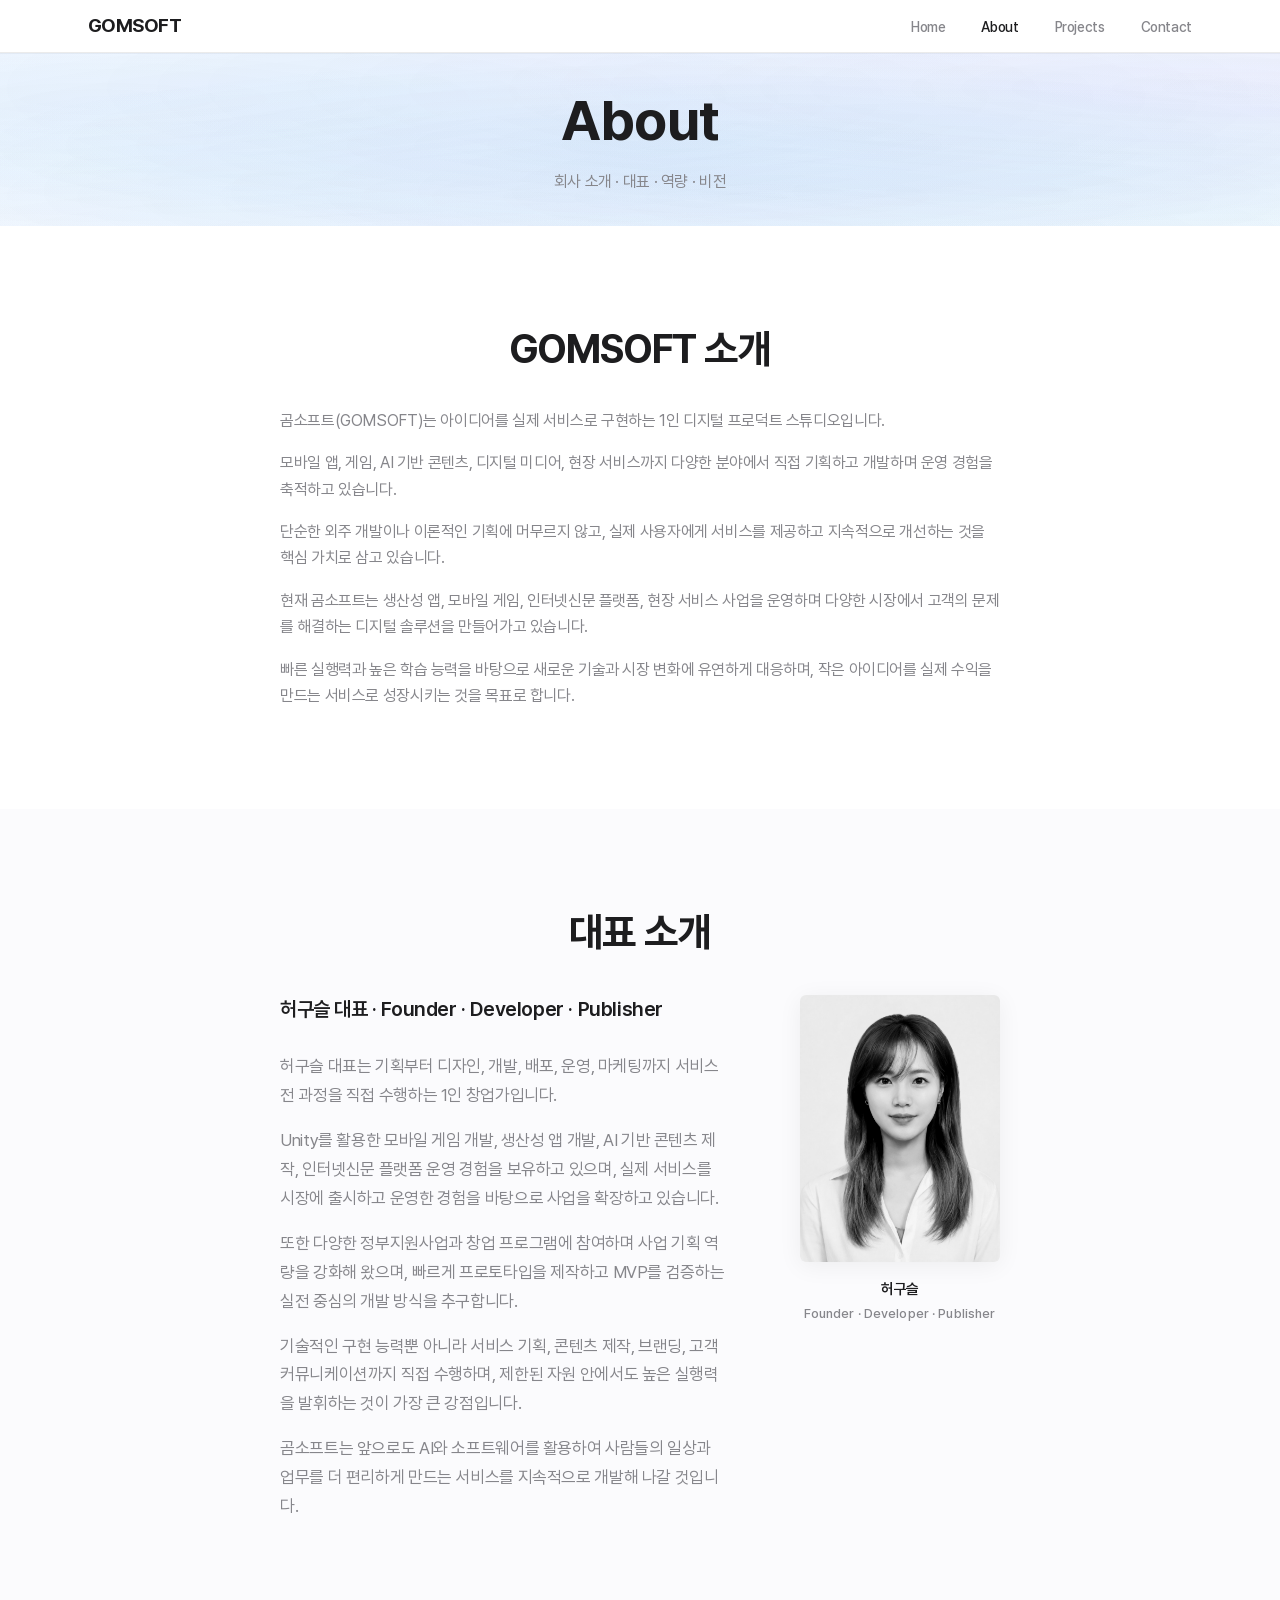
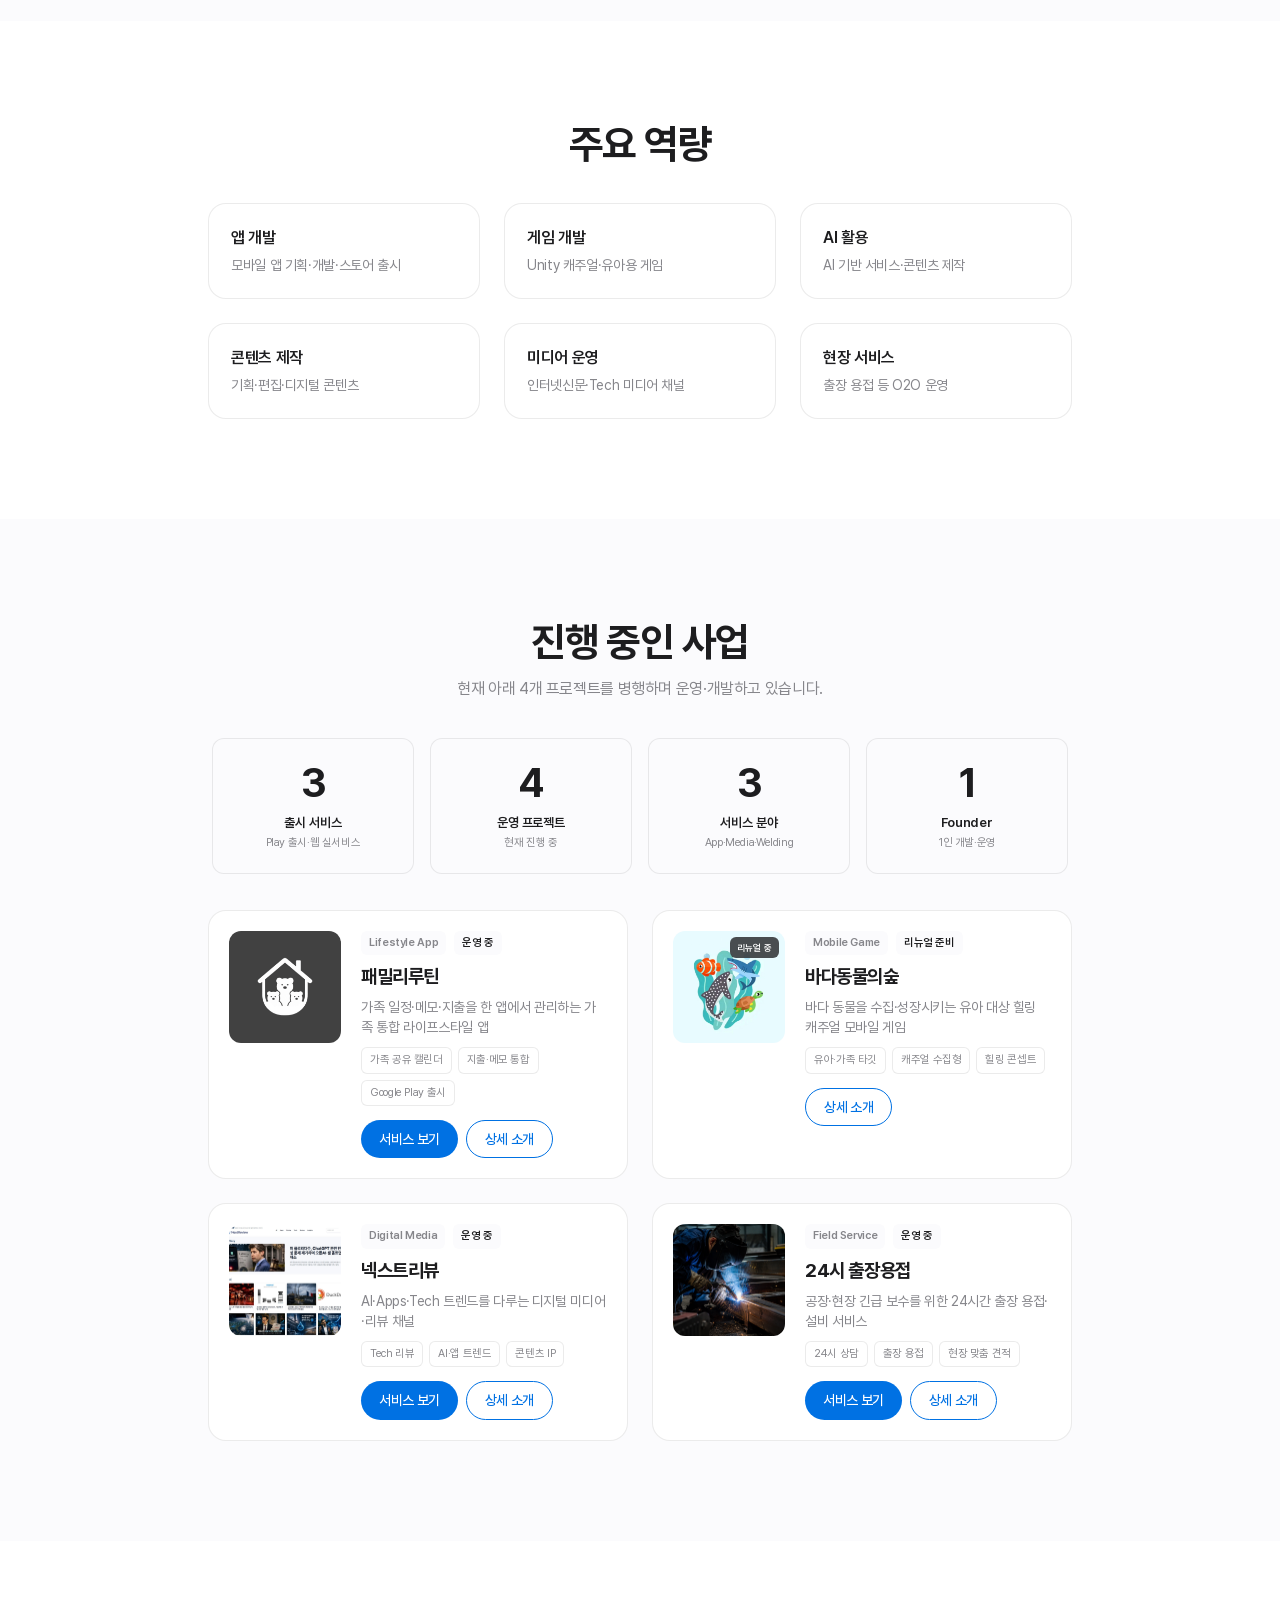
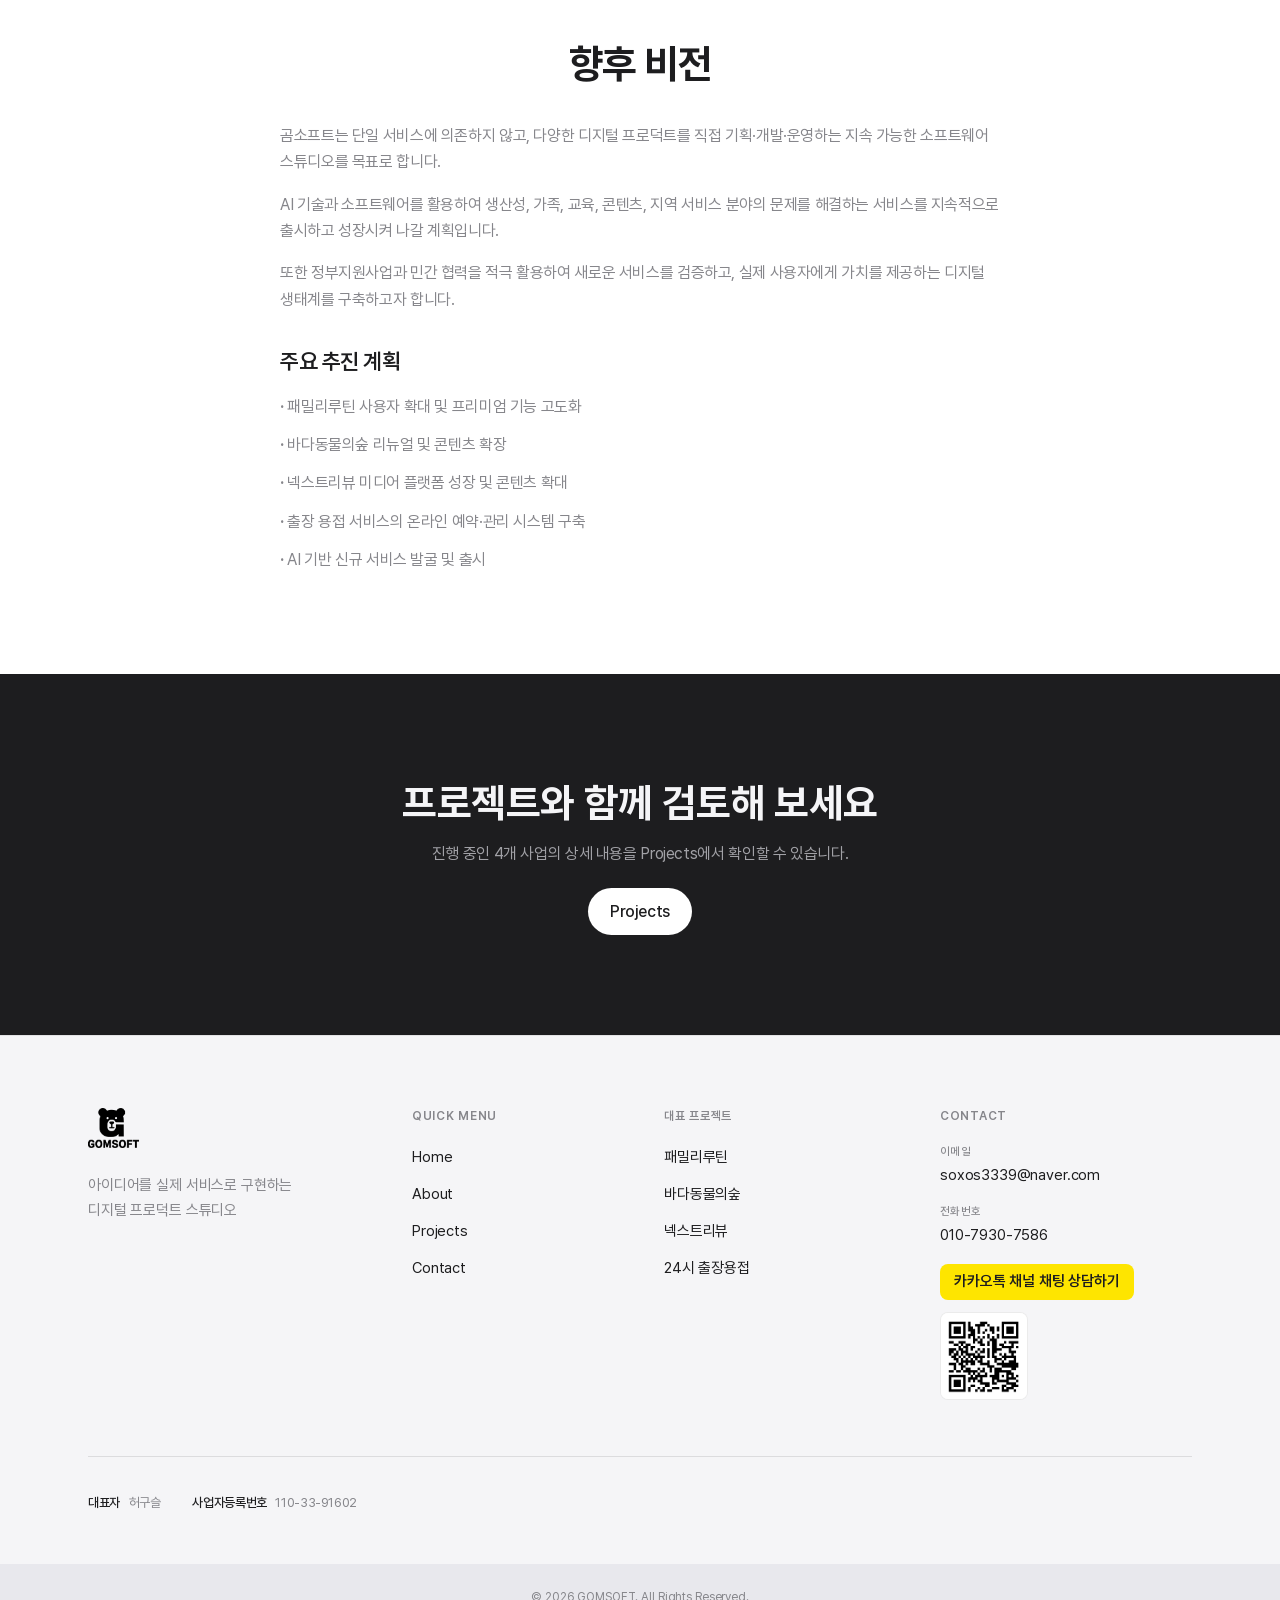
==== commit bfc5f568: "오로라 카테고리마다 적용" ====
--- a/about/index.html
+++ b/about/index.html
@@ -10,6 +10,11 @@
   <div id="siteHeader"></div>
 
   <header class="page-hero">
+    <div class="hero-aurora" aria-hidden="true">
+      <span class="hero-aurora-layer hero-aurora-layer--cyan"></span>
+      <span class="hero-aurora-layer hero-aurora-layer--blue"></span>
+      <span class="hero-aurora-layer hero-aurora-layer--purple"></span>
+    </div>
     <div class="container">
       <h1>About</h1>
       <p>회사 소개 · 대표 · 역량 · 비전</p>
--- a/assets/css/main.css
+++ b/assets/css/main.css
@@ -15,6 +15,8 @@
   --radius: 18px;
   --radius-sm: 12px;
   --nav-height: 52px;
+  --mobile-category-nav-height: 48px;
+  --header-stack-height: calc(var(--nav-height) + var(--mobile-category-nav-height));
   --container-pad: 20px;
   --max-width: 100%;
   --section-pad: 56px;
@@ -81,16 +83,36 @@
   padding: 0 var(--container-pad);
 }
 
-/* ——— Nav (mobile: hamburger) ——— */
-.site-header {
-  position: sticky;
+/* ——— Nav (fixed header · mobile category tabs) ——— */
+.site-header-stack {
+  position: fixed;
   top: 0;
+  left: 0;
+  right: 0;
   z-index: 1000;
-  height: var(--nav-height);
-  background: rgba(255, 255, 255, 0.92);
+  background: rgba(255, 255, 255, 0.94);
   backdrop-filter: saturate(180%) blur(20px);
   -webkit-backdrop-filter: saturate(180%) blur(20px);
   border-bottom: 1px solid var(--border);
+  box-shadow: 0 1px 0 rgba(0, 0, 0, 0.04);
+}
+
+.site-header {
+  position: relative;
+  top: auto;
+  height: var(--nav-height);
+  background: transparent;
+  backdrop-filter: none;
+  -webkit-backdrop-filter: none;
+  border-bottom: none;
+}
+
+.mobile-category-nav {
+  display: none;
+}
+
+body {
+  padding-top: var(--nav-height);
 }
 
 .nav-inner {
@@ -119,38 +141,56 @@
 
 .nav-toggle {
   display: flex;
+  flex-direction: column;
   align-items: center;
   justify-content: center;
-  min-width: 44px;
-  min-height: 44px;
-  margin: 0 -8px 0 0;
-  background: none;
-  border: none;
-  padding: 8px;
+  gap: 5px;
+  width: 44px;
+  height: 44px;
+  margin: 0;
+  padding: 0;
+  background: var(--bg);
+  border: 1px solid var(--border);
+  border-radius: 10px;
   cursor: pointer;
   z-index: 1001;
-}
-
-.nav-toggle span {
+  flex-shrink: 0;
+  -webkit-tap-highlight-color: transparent;
+  transition: background 0.2s ease, border-color 0.2s ease;
+}
+
+.nav-toggle-bar {
   display: block;
-  width: 22px;
+  width: 18px;
   height: 2px;
   background: var(--text);
-  margin: 5px 0;
-  transition: 0.2s;
+  border-radius: 1px;
+  transition: transform 0.2s ease, opacity 0.2s ease;
+}
+
+.nav-toggle.is-open .nav-toggle-bar:nth-child(1) {
+  transform: translateY(7px) rotate(45deg);
+}
+
+.nav-toggle.is-open .nav-toggle-bar:nth-child(2) {
+  opacity: 0;
+}
+
+.nav-toggle.is-open .nav-toggle-bar:nth-child(3) {
+  transform: translateY(-7px) rotate(-45deg);
 }
 
 .nav-menu {
   position: fixed;
-  top: var(--nav-height);
+  top: var(--header-stack-height);
   left: 0;
   right: 0;
   list-style: none;
   margin: 0;
   padding: 20px var(--container-pad) 28px;
-  background: rgba(255, 255, 255, 0.98);
-  backdrop-filter: blur(20px);
-  -webkit-backdrop-filter: blur(20px);
+  background: rgba(255, 255, 255, 0.55);
+  backdrop-filter: saturate(180%) blur(20px);
+  -webkit-backdrop-filter: saturate(180%) blur(20px);
   flex-direction: column;
   align-items: stretch;
   gap: 4px;
@@ -184,73 +224,299 @@
   text-decoration: none;
 }
 
-/* ——— Hero ——— */
+/* Mobile: category tabs below header */
+@media (max-width: 767px) {
+  .mobile-category-nav {
+    display: block;
+    height: var(--mobile-category-nav-height);
+    border-top: 1px solid var(--border);
+    background: rgba(255, 255, 255, 0.98);
+  }
+
+  .mobile-category-nav-inner {
+    display: flex;
+    align-items: stretch;
+    gap: 6px;
+    height: 100%;
+    padding: 6px var(--container-pad);
+    overflow-x: auto;
+    -webkit-overflow-scrolling: touch;
+    scrollbar-width: none;
+  }
+
+  .mobile-category-nav-inner::-webkit-scrollbar {
+    display: none;
+  }
+
+  .mobile-category-link {
+    flex: 1 0 auto;
+    min-width: 4.5rem;
+    display: inline-flex;
+    align-items: center;
+    justify-content: center;
+    padding: 0 12px;
+    font-size: 13px;
+    font-weight: var(--fw-medium);
+    letter-spacing: -0.01em;
+    color: var(--text-secondary);
+    text-decoration: none;
+    background: var(--bg-subtle);
+    border: 1px solid var(--border);
+    border-radius: 8px;
+    white-space: nowrap;
+    transition: background 0.2s ease, color 0.2s ease, border-color 0.2s ease;
+    -webkit-tap-highlight-color: transparent;
+  }
+
+  .mobile-category-link.active {
+    color: #fff;
+    background: var(--text);
+    border-color: var(--text);
+  }
+
+  body {
+    padding-top: var(--header-stack-height);
+  }
+
+  .post-detail {
+    padding-top: 32px;
+  }
+
+  .page-hero {
+    padding-top: 28px;
+  }
+
+  .contact-hero {
+    padding-top: 40px;
+  }
+
+  .admin-wrap {
+    padding-top: 24px;
+  }
+}
+
+/* ——— Hero (Aurora · OpenAI / Linear tone) ——— */
+:root {
+  --hero-aurora-blue: rgba(59, 130, 246, 0.11);
+  --hero-aurora-purple: rgba(139, 92, 246, 0.11);
+  --hero-aurora-cyan: rgba(6, 182, 212, 0.09);
+}
+
+@keyframes hero-aurora-blue {
+  0%,
+  100% {
+    transform: translate(-12%, -8%) scale(1.02) rotate(-2deg);
+    opacity: 0.45;
+  }
+  25% {
+    transform: translate(10%, -10%) scale(1.14) rotate(1deg);
+    opacity: 1;
+  }
+  50% {
+    transform: translate(12%, 10%) scale(1.1) rotate(2deg);
+    opacity: 0.55;
+  }
+  75% {
+    transform: translate(-8%, 12%) scale(1.12) rotate(-1deg);
+    opacity: 0.88;
+  }
+}
+
+@keyframes hero-aurora-purple {
+  0%,
+  100% {
+    transform: translate(10%, -6%) scale(1.08) rotate(1deg);
+    opacity: 0.5;
+  }
+  33% {
+    transform: translate(-14%, 4%) scale(1.15) rotate(-2deg);
+    opacity: 0.95;
+  }
+  66% {
+    transform: translate(-6%, 14%) scale(1.1) rotate(1deg);
+    opacity: 0.6;
+  }
+}
+
+@keyframes hero-aurora-cyan {
+  0%,
+  100% {
+    transform: translate(0%, 10%) scale(1.05) rotate(0deg);
+    opacity: 0.4;
+  }
+  20% {
+    transform: translate(-10%, -6%) scale(1.12) rotate(-1deg);
+    opacity: 0.85;
+  }
+  55% {
+    transform: translate(8%, -12%) scale(1.16) rotate(2deg);
+    opacity: 1;
+  }
+  80% {
+    transform: translate(14%, 6%) scale(1.08) rotate(-2deg);
+    opacity: 0.5;
+  }
+}
+
+@keyframes hero-logo-float {
+  0%,
+  100% {
+    transform: translateY(-4px);
+  }
+  50% {
+    transform: translateY(4px);
+  }
+}
+
+@keyframes hero-fade-up {
+  from {
+    opacity: 0;
+    transform: translateY(20px);
+  }
+  to {
+    opacity: 1;
+    transform: translateY(0);
+  }
+}
+
 .hero {
+  position: relative;
+  overflow: hidden;
   text-align: center;
-  padding: 48px var(--container-pad) 40px;
-  background: var(--bg-subtle);
+  padding: 40px var(--container-pad) 64px;
+  background: #ffffff;
+  isolation: isolate;
+}
+
+.hero-aurora {
+  position: absolute;
+  inset: 0;
+  z-index: 0;
+  pointer-events: none;
+  overflow: hidden;
+}
+
+.hero-aurora-layer {
+  position: absolute;
+  width: 165%;
+  height: 165%;
+  left: -32%;
+  top: -32%;
+  will-change: transform, opacity;
+  border-radius: 50%;
+  opacity: 0.75;
+}
+
+.hero-aurora-layer--blue {
+  background:
+    radial-gradient(ellipse 92% 88% at 24% 36%, var(--hero-aurora-blue) 0%, transparent 74%),
+    radial-gradient(ellipse 70% 65% at 55% 70%, rgba(59, 130, 246, 0.06) 0%, transparent 72%);
+  animation: hero-aurora-blue 6s ease-in-out infinite;
+}
+
+.hero-aurora-layer--purple {
+  background:
+    radial-gradient(ellipse 90% 86% at 78% 32%, var(--hero-aurora-purple) 0%, transparent 74%),
+    radial-gradient(ellipse 72% 68% at 40% 88%, rgba(139, 92, 246, 0.05) 0%, transparent 70%);
+  animation: hero-aurora-purple 7s ease-in-out infinite;
+}
+
+.hero-aurora-layer--cyan {
+  background:
+    radial-gradient(ellipse 95% 90% at 52% 52%, var(--hero-aurora-cyan) 0%, transparent 76%),
+    radial-gradient(ellipse 80% 75% at 68% 68%, rgba(6, 182, 212, 0.05) 0%, transparent 72%);
+  animation: hero-aurora-cyan 8s ease-in-out infinite;
+}
+
+.hero-inner {
+  position: relative;
+  z-index: 1;
+  max-width: 680px;
+  margin: 0 auto;
+  padding: 0 8px;
+}
+
+.hero-logo {
+  margin-bottom: 28px;
 }
 
 .hero-logo img {
-  width: 64px;
-  height: 64px;
-  margin: 0 auto 20px;
-  border-radius: 14px;
+  display: block;
+  width: auto;
+  height: auto;
+  max-width: min(240px, 78vw);
+  max-height: 56px;
+  margin: 0 auto;
+  object-fit: contain;
+  animation: hero-logo-float 8s ease-in-out infinite;
 }
 
 .hero-eyebrow {
-  font-size: 12px;
+  margin: 0 0 20px;
+  padding: 0;
+  font-size: 11px;
   font-weight: var(--fw-semibold);
-  letter-spacing: 0.05em;
+  letter-spacing: 0.16em;
   text-transform: uppercase;
   color: var(--text-secondary);
-  margin: 0 0 10px;
+  opacity: 0;
+  animation: hero-fade-up 0.8s cubic-bezier(0.22, 1, 0.36, 1) 0.05s forwards;
 }
 
 .hero h1 {
-  font-size: clamp(28px, 8vw, 64px);
+  font-size: clamp(28px, 6.2vw, 48px);
   font-weight: var(--fw-bold);
-  letter-spacing: -0.04em;
-  line-height: 1.08;
-  margin: 0 0 14px;
+  letter-spacing: -0.035em;
+  line-height: 1.18;
+  margin: 0 auto 24px;
+  max-width: 11em;
   word-break: keep-all;
-}
-
-.hero .lead {
-  font-size: clamp(16px, 4.2vw, 24px);
-  color: var(--text-secondary);
-  max-width: 36em;
-  margin: 0 auto 16px;
+  text-wrap: balance;
+  opacity: 0;
+  animation: hero-fade-up 0.8s cubic-bezier(0.22, 1, 0.36, 1) forwards;
+}
+
+.hero-lead {
+  font-size: clamp(16px, 2.6vw, 19px);
+  font-weight: var(--fw-regular);
+  letter-spacing: -0.015em;
+  line-height: 1.65;
+  color: var(--text);
+  margin: 0 auto 18px;
+  max-width: 20em;
+  word-break: keep-all;
+  text-wrap: balance;
+  opacity: 0;
+  animation: hero-fade-up 0.8s cubic-bezier(0.22, 1, 0.36, 1) 0.2s forwards;
+}
+
+.hero-support {
+  font-size: clamp(14px, 2.2vw, 16px);
   font-weight: var(--fw-light);
-  line-height: 1.5;
-  padding: 0 4px;
-  white-space: pre-line;
-}
-
-.hero-running {
-  font-size: 14px;
-  font-weight: var(--fw-semibold);
-  letter-spacing: 0.02em;
-  color: var(--text);
-  margin: 0 auto 20px;
-  padding: 8px 16px;
-  display: inline-block;
-  background: rgba(0, 113, 227, 0.08);
-  border-radius: 980px;
-}
-
-.hero-actions {
-  display: flex;
-  flex-direction: column;
-  align-items: stretch;
-  gap: 10px;
-  max-width: 320px;
+  line-height: 1.75;
+  color: var(--text-secondary);
   margin: 0 auto;
-}
-
-.hero-actions .btn {
-  width: 100%;
-  text-align: center;
+  max-width: 24em;
+  word-break: keep-all;
+  text-wrap: pretty;
+  opacity: 0;
+  animation: hero-fade-up 0.8s cubic-bezier(0.22, 1, 0.36, 1) 0.4s forwards;
+}
+
+@media (prefers-reduced-motion: reduce) {
+  .hero-aurora-layer,
+  .hero-logo img {
+    animation: none;
+  }
+
+  .hero-eyebrow,
+  .hero h1,
+  .hero-lead,
+  .hero-support {
+    animation: none;
+    opacity: 1;
+    transform: none;
+  }
 }
 
 /* ——— Buttons ——— */
@@ -310,116 +576,215 @@
   margin: 0;
 }
 
-/* ——— Company Profile ——— */
-.profile-section {
-  padding-top: 0;
-}
-
-.profile-card {
+/* ——— Home: Hero · Profile · Projects bands ——— */
+.home-projects-section {
+  background: var(--bg);
+}
+
+/* ——— Company Overview (Home) ——— */
+.profile-section.company-overview {
+  padding: 64px 0 72px;
   background: var(--bg-subtle);
+}
+
+.company-overview-inner {
+  max-width: 1120px;
+}
+
+.company-overview-layout {
+  display: flex;
+  flex-direction: column;
+  gap: 48px;
+  align-items: stretch;
+}
+
+.company-overview-visual {
+  order: -1;
+  width: 100%;
+  max-width: 320px;
+  margin: 0 auto;
+}
+
+.overview-portrait {
+  margin: 0;
+}
+
+.overview-portrait-frame {
+  border-radius: 20px;
+  overflow: hidden;
+  background: #e8e8ed;
+  box-shadow: 0 20px 48px rgba(0, 0, 0, 0.08);
+  line-height: 0;
+}
+
+.overview-portrait-frame img {
+  display: block;
+  width: 100%;
+  aspect-ratio: 4 / 5;
+  object-fit: cover;
+  object-position: center top;
+  filter: grayscale(100%) contrast(1.06);
+}
+
+.overview-portrait-caption {
+  display: flex;
+  flex-direction: column;
+  gap: 4px;
+  margin-top: 16px;
+  padding: 0 4px;
+  text-align: center;
+}
+
+.overview-portrait-name {
+  font-size: 15px;
+  font-weight: var(--fw-semibold);
+  letter-spacing: -0.02em;
+  color: var(--text);
+}
+
+.overview-portrait-role {
+  font-size: 13px;
+  color: var(--text-secondary);
+}
+
+.company-overview-main {
+  min-width: 0;
+}
+
+.overview-eyebrow {
+  margin: 0 0 16px;
+  font-size: 12px;
+  font-weight: var(--fw-semibold);
+  letter-spacing: 0.08em;
+  text-transform: uppercase;
+  color: var(--text-secondary);
+}
+
+.overview-headline {
+  margin: 0 0 20px;
+  font-size: clamp(28px, 6.5vw, 44px);
+  font-weight: var(--fw-bold);
+  letter-spacing: -0.035em;
+  line-height: 1.15;
+  color: var(--text);
+}
+
+.overview-description {
+  margin: 0 0 40px;
+  max-width: 36em;
+  font-size: clamp(16px, 2.6vw, 18px);
+  font-weight: var(--fw-regular);
+  line-height: 1.65;
+  color: var(--text-secondary);
+  letter-spacing: -0.01em;
+}
+
+.overview-kpi-grid {
+  display: grid;
+  grid-template-columns: repeat(2, minmax(0, 1fr));
+  gap: 12px;
+  margin-bottom: 48px;
+}
+
+.overview-kpi-card {
+  padding: 22px 20px;
+  background: var(--bg);
   border: 1px solid var(--border);
   border-radius: var(--radius);
-  padding: 28px 20px;
-}
-
-.profile-label {
+  transition: box-shadow 0.25s ease, transform 0.25s ease, border-color 0.2s ease;
+}
+
+.overview-kpi-value {
+  display: block;
+  font-size: clamp(32px, 8vw, 40px);
+  font-weight: var(--fw-bold);
+  letter-spacing: -0.04em;
+  line-height: 1;
+  color: var(--text);
+}
+
+.overview-kpi-label {
+  display: block;
+  margin-top: 10px;
+  font-size: 13px;
+  font-weight: var(--fw-medium);
+  color: var(--text-secondary);
+  letter-spacing: -0.01em;
+}
+
+.overview-capabilities-label {
+  margin: 0 0 16px;
   font-size: 12px;
   font-weight: var(--fw-semibold);
   letter-spacing: 0.06em;
   text-transform: uppercase;
-  color: var(--accent);
-  margin: 0 0 10px;
-}
-
-.profile-headline {
-  font-size: clamp(22px, 5.5vw, 36px);
-  font-weight: var(--fw-extrabold);
-  letter-spacing: -0.03em;
-  margin: 0 0 12px;
-  line-height: 1.2;
-}
-
-.profile-summary {
-  font-size: 16px;
-  color: var(--text-secondary);
-  margin: 0 0 28px;
-  line-height: 1.55;
-}
-
-.profile-facts {
+  color: var(--text-secondary);
+}
+
+.overview-cap-grid {
   display: grid;
   grid-template-columns: 1fr;
-  gap: 18px;
-  margin: 0 0 28px;
-}
-
-.profile-fact-label {
-  display: block;
-  font-size: 11px;
-  font-weight: var(--fw-medium);
-  color: var(--text-secondary);
-  text-transform: uppercase;
-  letter-spacing: 0.04em;
-  margin-bottom: 4px;
-}
-
-.profile-fact-value {
-  display: block;
-  font-size: 15px;
+  gap: 12px;
+}
+
+.overview-cap-card {
+  display: flex;
+  flex-direction: column;
+  align-items: flex-start;
+  gap: 10px;
+  padding: 20px 18px;
+  background: var(--bg);
+  border: 1px solid var(--border);
+  border-radius: var(--radius);
+  transition: box-shadow 0.25s ease, transform 0.25s ease, border-color 0.2s ease;
+}
+
+.overview-cap-icon-wrap {
+  display: flex;
+  align-items: center;
+  justify-content: center;
+  width: 40px;
+  height: 40px;
+  border-radius: 10px;
+  background: rgba(0, 113, 227, 0.08);
+  color: var(--accent);
+}
+
+.overview-cap-title {
+  margin: 0;
+  font-size: 16px;
   font-weight: var(--fw-semibold);
-}
-
-.profile-strengths-title {
+  letter-spacing: -0.02em;
+  color: var(--text);
+}
+
+.overview-cap-desc {
+  margin: -4px 0 0;
   font-size: 13px;
-  font-weight: var(--fw-semibold);
-  margin: 0 0 10px;
-  color: var(--text-secondary);
-}
-
-.profile-strengths ul {
-  list-style: none;
-  padding: 0;
-  margin: 0 0 24px;
-  display: flex;
-  flex-wrap: wrap;
-  gap: 8px;
-}
-
-.profile-strengths li {
-  font-size: 13px;
-  font-weight: var(--fw-medium);
-  padding: 8px 14px;
-  background: #fff;
-  border: 1px solid var(--border);
-  border-radius: 980px;
-}
-
-.profile-cta {
-  display: flex;
-  flex-direction: column;
-  gap: 10px;
-}
-
-.profile-cta .btn {
-  width: 100%;
-}
-
-/* ——— Project cards (static About) ——— */
+  line-height: 1.45;
+  color: var(--text-secondary);
+}
+
+/* ——— Project cards (About · 진행 중인 사업) ——— */
 .project-grid {
   display: grid;
   grid-template-columns: 1fr;
   gap: var(--grid-gap);
+  max-width: 960px;
+  margin: 0 auto;
 }
 
 .project-card {
   background: var(--bg);
   border: 1px solid var(--border);
   border-radius: var(--radius);
-  padding: 22px;
-  display: flex;
-  flex-direction: column;
+  padding: 18px;
+  display: flex;
+  flex-direction: row;
+  align-items: flex-start;
   gap: 16px;
   height: 100%;
+  min-width: 0;
   transition: box-shadow 0.25s ease, transform 0.25s ease;
 }
 
@@ -427,22 +792,134 @@
   background: #fff;
 }
 
-.project-card-visual img {
-  width: 64px;
-  height: 64px;
-  border-radius: 14px;
+.project-card-media {
+  position: relative;
+  flex-shrink: 0;
+  width: 88px;
+  height: 88px;
+  border-radius: 10px;
+  overflow: hidden;
+  background: var(--bg-subtle);
+}
+
+.project-card-media .post-card-status-overlay {
+  top: 6px;
+  right: 6px;
+  font-size: 9px;
+  padding: 4px 7px;
+}
+
+.project-card-media img {
+  width: 100%;
+  height: 100%;
+  object-fit: cover;
+  display: block;
+}
+
+.project-card-body {
+  flex: 1;
+  min-width: 0;
+  display: flex;
+  flex-direction: column;
+  align-items: flex-start;
+  text-align: left;
 }
 
 .project-card h3 {
-  font-size: 19px;
+  font-size: 17px;
   font-weight: var(--fw-bold);
   margin: 0;
-}
-
-.project-card > .project-card-body > p {
+  letter-spacing: -0.02em;
+}
+
+.project-card-body > p {
   font-size: 14px;
   color: var(--text-secondary);
   margin: 6px 0 0;
+  line-height: 1.45;
+}
+
+.project-card-meta {
+  display: flex;
+  gap: 8px;
+  flex-wrap: wrap;
+  margin-bottom: 8px;
+}
+
+.project-tag,
+.project-status {
+  font-size: 11px;
+  font-weight: var(--fw-semibold);
+  padding: 4px 8px;
+  border-radius: 6px;
+  background: var(--bg-subtle);
+  color: var(--text-secondary);
+}
+
+.project-status {
+  color: var(--text);
+}
+
+.project-chips {
+  display: flex;
+  flex-wrap: wrap;
+  gap: 6px;
+  margin-top: 10px;
+}
+
+.project-chip {
+  font-size: 11px;
+  color: var(--text-secondary);
+  padding: 4px 8px;
+  border: 1px solid var(--border);
+  border-radius: 6px;
+  background: var(--bg);
+}
+
+.project-card-actions {
+  display: flex;
+  flex-wrap: wrap;
+  gap: 8px;
+  margin-top: 14px;
+  width: 100%;
+}
+
+.project-card-btn {
+  min-height: 38px;
+  padding: 8px 18px;
+  font-size: 14px;
+  text-decoration: none;
+  flex: 1 1 auto;
+  min-width: 0;
+}
+
+@media (min-width: 480px) {
+  .project-card {
+    padding: 20px;
+    gap: 20px;
+  }
+
+  .project-card-media {
+    width: 104px;
+    height: 104px;
+    border-radius: 12px;
+  }
+
+  .project-card h3 {
+    font-size: 19px;
+  }
+
+  .project-card-btn {
+    flex: 0 1 auto;
+    width: auto;
+  }
+}
+
+@media (min-width: 768px) {
+  .project-card-media {
+    width: 112px;
+    height: 112px;
+  }
 }
 
 /* ——— Post / Projects grid ——— */
@@ -475,10 +952,27 @@
 }
 
 .post-card-thumb {
-  width: 100%;
-  aspect-ratio: 16 / 9;
+  position: relative;
+  width: 100%;
+  aspect-ratio: 1 / 1;
   background: var(--bg-subtle);
   overflow: hidden;
+}
+
+.post-card-status-overlay {
+  position: absolute;
+  top: 10px;
+  right: 10px;
+  z-index: 2;
+  font-size: 10px;
+  font-weight: var(--fw-semibold);
+  letter-spacing: 0.02em;
+  color: #fff;
+  background: rgba(29, 29, 31, 0.78);
+  backdrop-filter: blur(8px);
+  padding: 5px 10px;
+  border-radius: 6px;
+  pointer-events: none;
 }
 
 .post-card-thumb img {
@@ -593,12 +1087,19 @@
 }
 
 .about-project-stats {
-  max-width: 960px;
-  margin: 0 auto 32px;
-}
-
-.about-project-stats .projects-stats {
+  max-width: 1040px;
+  margin: 0 auto 36px;
+  padding: 0 4px;
+}
+
+.about-project-stats .projects-stats,
+.about-stats {
   margin-bottom: 0;
+}
+
+.about-stats {
+  grid-template-columns: repeat(2, minmax(0, 1fr));
+  gap: 12px;
 }
 
 .stat-item {
@@ -620,10 +1121,24 @@
 
 .stat-label {
   display: block;
-  margin-top: 6px;
-  font-size: 12px;
-  font-weight: var(--fw-medium);
-  color: var(--text-secondary);
+  margin-top: 8px;
+  font-size: 13px;
+  font-weight: var(--fw-semibold);
+  color: var(--text);
+  letter-spacing: -0.01em;
+}
+
+.stat-desc {
+  display: block;
+  margin-top: 4px;
+  font-size: 11px;
+  font-weight: var(--fw-regular);
+  color: var(--text-secondary);
+  line-height: 1.35;
+}
+
+.about-stats .stat-item {
+  padding: 22px 14px;
 }
 
 .projects-stats-note {
@@ -680,33 +1195,34 @@
   box-shadow: 0 1px 6px rgba(0, 0, 0, 0.08);
 }
 
-/* ——— Post detail links ——— */
-.post-link-buttons {
+/* ——— Post detail actions ——— */
+.post-detail-actions {
   max-width: 720px;
-  margin: 40px auto 0;
-  padding: 28px var(--container-pad);
-  text-align: center;
-  border-top: 1px solid var(--border);
-}
-
-.post-link-buttons-title {
-  font-size: 14px;
-  font-weight: var(--fw-semibold);
-  color: var(--text-secondary);
-  margin: 0 0 16px;
-  text-transform: uppercase;
-  letter-spacing: 0.04em;
-}
-
-.post-link-buttons-row {
-  display: flex;
-  flex-wrap: wrap;
+  margin: 48px auto 0;
+  padding: 0 var(--container-pad);
+}
+
+.post-detail-actions-row {
+  display: flex;
+  flex-wrap: nowrap;
   gap: 10px;
   justify-content: center;
-}
-
-.post-link-buttons-row .btn {
-  min-width: 140px;
+  align-items: center;
+  overflow-x: auto;
+  -webkit-overflow-scrolling: touch;
+  padding: 4px 2px 8px;
+}
+
+.post-detail-actions-row .btn {
+  flex: 0 0 auto;
+  white-space: nowrap;
+  min-width: 0;
+  padding-left: 18px;
+  padding-right: 18px;
+}
+
+.post-detail-actions-row .btn-secondary {
+  flex-shrink: 0;
 }
 
 .section-footer-link {
@@ -726,11 +1242,25 @@
   margin: 0 auto;
 }
 
+.about-page-section > .container {
+  max-width: 960px;
+  margin-left: auto;
+  margin-right: auto;
+}
+
+.about-prose-rail {
+  max-width: 720px;
+  margin: 0 auto;
+  width: 100%;
+  padding: 0;
+  box-sizing: border-box;
+}
+
 .about-section-head {
   text-align: center;
   max-width: 720px;
   margin: 0 auto 36px;
-  padding: 0 4px;
+  padding: 0;
 }
 
 .about-section-title {
@@ -754,8 +1284,9 @@
 }
 
 .about-section-body {
-  max-width: 720px;
-  margin: 0 auto;
+  width: 100%;
+  max-width: none;
+  margin: 0;
   text-align: left;
 }
 
@@ -771,8 +1302,10 @@
   margin-bottom: 0;
 }
 
-.about-page-section .founder-profile {
+.about-prose-rail .founder-profile {
   margin-top: 0;
+  max-width: none;
+  width: 100%;
 }
 
 .content-center-title {
@@ -835,7 +1368,7 @@
 
 /* ——— Post detail ——— */
 .post-detail {
-  padding: calc(var(--nav-height) + 32px) 0 var(--section-pad);
+  padding: 32px 0 var(--section-pad);
 }
 
 .post-detail-header {
@@ -865,35 +1398,109 @@
   max-width: 720px;
   margin: 0 auto;
   padding: 0 var(--container-pad);
-  font-size: 17px;
-  line-height: 1.6;
+  font-size: 16px;
+  line-height: 1.65;
+  letter-spacing: -0.01em;
+  color: var(--text);
+}
+
+.post-content p {
+  margin: 0 0 1em;
+}
+
+.post-content p:last-child {
+  margin-bottom: 0;
+}
+
+.post-content h2 {
+  font-size: 22px;
+  font-weight: var(--fw-bold);
+  letter-spacing: -0.02em;
+  line-height: 1.35;
+  margin: 1.5em 0 0.65em;
+  color: var(--text);
+}
+
+.post-content h2:first-child {
+  margin-top: 0;
+}
+
+.post-content h3 {
+  font-size: 18px;
+  font-weight: var(--fw-semibold);
+  letter-spacing: -0.02em;
+  line-height: 1.4;
+  margin: 1.25em 0 0.5em;
+  color: var(--text);
+}
+
+.post-content ul {
+  margin: 0 0 1em;
+  padding-left: 1.25em;
+  list-style: disc;
+}
+
+.post-content li {
+  margin: 0 0 0.35em;
+  line-height: 1.65;
+}
+
+.post-content li:last-child {
+  margin-bottom: 0;
+}
+
+.post-content strong {
+  font-weight: var(--fw-semibold);
+  color: var(--text);
+}
+
+.post-content a {
+  color: var(--accent);
 }
 
 .post-content img {
+  display: block;
+  max-width: 600px;
+  width: 100%;
+  height: auto;
   border-radius: var(--radius-sm);
   margin: 20px auto;
 }
 
 .post-cover {
-  max-width: 960px;
+  max-width: 600px;
+  width: 100%;
   margin: 0 auto 32px;
   border-radius: var(--radius);
   overflow: hidden;
-  aspect-ratio: 16 / 9;
   background: var(--bg-subtle);
 }
 
 .post-cover img {
-  width: 100%;
-  height: 100%;
-  object-fit: cover;
+  display: block;
+  width: 100%;
+  max-width: 600px;
+  height: auto;
   margin: 0;
 }
 
+.page-hero,
+.contact-hero {
+  position: relative;
+  overflow: hidden;
+  text-align: center;
+  background: #ffffff;
+  isolation: isolate;
+}
+
 .page-hero {
-  padding: calc(var(--nav-height) + 28px) var(--container-pad) 32px;
-  text-align: center;
-  background: var(--bg-subtle);
+  padding: 28px var(--container-pad) 32px;
+}
+
+.page-hero .container,
+.contact-hero .container {
+  position: relative;
+  z-index: 1;
 }
 
 .page-hero h1 {
@@ -908,18 +1515,83 @@
   margin: 0;
 }
 
-/* ——— Contact ——— */
-.inquiry-grid {
+/* ——— Contact page ——— */
+.contact-hero {
+  padding: 40px var(--container-pad) 48px;
+}
+
+.contact-hero-title {
+  font-size: clamp(28px, 6vw, 44px);
+  font-weight: var(--fw-bold);
+  letter-spacing: -0.035em;
+  line-height: 1.15;
+  margin: 0 0 16px;
+  color: var(--text);
+}
+
+.contact-hero-lead {
+  font-size: clamp(16px, 2.8vw, 20px);
+  font-weight: var(--fw-regular);
+  color: var(--text);
+  margin: 0 0 8px;
+  line-height: 1.5;
+}
+
+.contact-hero-support {
+  font-size: clamp(15px, 2.4vw, 18px);
+  font-weight: var(--fw-light);
+  color: var(--text-secondary);
+  margin: 0;
+  line-height: 1.55;
+}
+
+/* Contact: subtle → white → subtle → white → subtle */
+.contact-block {
+  padding: var(--section-pad) 0;
+  background: var(--bg-subtle);
+}
+
+.contact-block.section-alt {
+  background: var(--bg);
+}
+
+.contact-block-head {
+  text-align: center;
+  max-width: 640px;
+  margin: 0 auto 32px;
+  padding: 0 4px;
+}
+
+.contact-block-title {
+  font-size: clamp(22px, 5vw, 32px);
+  font-weight: var(--fw-bold);
+  letter-spacing: -0.03em;
+  margin: 0 0 10px;
+  color: var(--text);
+}
+
+.contact-block-lead {
+  font-size: 15px;
+  color: var(--text-secondary);
+  margin: 0;
+  line-height: 1.55;
+}
+
+.contact-inquiry-grid {
   display: grid;
-  grid-template-columns: repeat(2, minmax(0, 1fr));
-  gap: var(--grid-gap);
+  grid-template-columns: 1fr;
+  gap: 12px;
   max-width: 960px;
-  margin: 0 auto 8px;
-}
-
-.inquiry-card {
+  margin: 0 auto;
+}
+
+.contact-inquiry-card {
+  display: flex;
+  flex-direction: column;
+  align-items: flex-start;
   text-align: left;
-  padding: 20px 18px;
+  width: 100%;
+  padding: 22px 20px;
   border: 1px solid var(--border);
   border-radius: var(--radius);
   background: var(--bg);
@@ -929,79 +1601,496 @@
   -webkit-tap-highlight-color: transparent;
 }
 
-.inquiry-card h3 {
-  font-size: 15px;
+.contact-inquiry-icon-wrap {
+  display: flex;
+  align-items: center;
+  justify-content: center;
+  width: 48px;
+  height: 48px;
+  margin-bottom: 14px;
+  border-radius: 12px;
+  background: rgba(0, 113, 227, 0.08);
+  color: var(--accent);
+}
+
+.contact-inquiry-icon {
+  display: block;
+}
+
+.contact-inquiry-card h3 {
+  font-size: 16px;
   font-weight: var(--fw-semibold);
   margin: 0 0 6px;
   color: var(--text);
-}
-
-.inquiry-card p {
+  letter-spacing: -0.02em;
+}
+
+.contact-inquiry-card p {
   font-size: 13px;
   color: var(--text-secondary);
   margin: 0;
   line-height: 1.45;
 }
 
-.contact-highlight {
-  box-shadow: 0 0 0 3px rgba(0, 113, 227, 0.35);
-  transition: box-shadow 0.3s ease;
-}
-
-.contact-item-wide {
-  grid-column: 1 / -1;
-}
-
-.contact-grid {
+.contact-why-panel {
+  max-width: 640px;
+  margin: 0 auto;
+  padding: 28px 24px;
+  background: var(--bg);
+  border: 1px solid var(--border);
+  border-radius: var(--radius);
+  box-shadow: 0 4px 20px rgba(0, 0, 0, 0.04);
+}
+
+.contact-why-list {
+  list-style: none;
+  margin: 0;
+  padding: 0;
+  display: flex;
+  flex-direction: column;
+  gap: 14px;
+}
+
+.contact-why-item {
+  display: flex;
+  align-items: flex-start;
+  gap: 12px;
+  font-size: 15px;
+  line-height: 1.5;
+  color: var(--text);
+}
+
+.contact-why-check {
+  flex-shrink: 0;
+  width: 22px;
+  height: 22px;
+  display: inline-flex;
+  align-items: center;
+  justify-content: center;
+  font-size: 12px;
+  font-weight: var(--fw-bold);
+  color: #fff;
+  background: var(--accent);
+  border-radius: 50%;
+  margin-top: 1px;
+}
+
+.contact-closing {
+  text-align: center;
+  padding: 48px var(--container-pad) 56px;
+  background: var(--bg-subtle);
+}
+
+.contact-closing-line {
+  font-size: clamp(17px, 3vw, 20px);
+  color: var(--text-secondary);
+  margin: 0 0 8px;
+  line-height: 1.5;
+}
+
+.contact-closing-em {
+  font-size: clamp(18px, 3.2vw, 22px);
+  font-weight: var(--fw-semibold);
+  color: var(--text);
+  margin-bottom: 0;
+}
+
+@media (min-width: 480px) {
+  .contact-inquiry-grid {
+    grid-template-columns: repeat(2, minmax(0, 1fr));
+    gap: 14px;
+  }
+}
+
+@media (min-width: 768px) {
+  .contact-hero {
+    padding: 56px var(--container-pad) 64px;
+  }
+
+  .contact-inquiry-grid {
+    gap: 16px;
+  }
+
+  .contact-why-panel {
+    padding: 32px 36px;
+  }
+
+  .contact-why-list {
+    display: grid;
+    grid-template-columns: repeat(2, minmax(0, 1fr));
+    gap: 16px 24px;
+  }
+}
+
+@media (min-width: 1200px) {
+  .contact-inquiry-grid {
+    grid-template-columns: repeat(4, minmax(0, 1fr));
+  }
+}
+
+@media (hover: hover) {
+  .contact-inquiry-card:hover {
+    border-color: rgba(0, 113, 227, 0.3);
+    box-shadow: 0 10px 32px rgba(0, 0, 0, 0.08);
+    transform: translateY(-2px);
+  }
+}
+
+/* ——— Contact channels ——— */
+.contact-channels {
   display: grid;
   grid-template-columns: 1fr;
   gap: var(--grid-gap);
-  max-width: 960px;
+  max-width: 880px;
   margin: 0 auto;
 }
 
-.contact-item {
-  text-align: center;
-  padding: 28px 20px;
+.contact-channel-card {
+  display: flex;
+  flex-direction: column;
+  align-items: center;
+  padding: 32px 24px;
   border: 1px solid var(--border);
   border-radius: var(--radius);
   background: var(--bg);
-}
-
-.contact-item h3 {
-  font-size: 16px;
+  text-align: center;
+  transition: box-shadow 0.25s ease;
+  height: 100%;
+}
+
+.contact-channel-title {
+  font-size: clamp(18px, 4.5vw, 22px);
+  font-weight: var(--fw-bold);
+  letter-spacing: -0.02em;
+  color: var(--text);
+  margin: 0 0 20px;
+  line-height: 1.35;
+}
+
+.contact-channel-body {
+  display: flex;
+  flex-direction: column;
+  align-items: stretch;
+  gap: 20px;
+  width: 100%;
+  max-width: 280px;
+  margin: 0 auto;
+}
+
+.contact-channel-row {
+  display: flex;
+  flex-direction: column;
+  align-items: center;
+  gap: 6px;
+  text-align: center;
+}
+
+.contact-channel-label {
+  font-size: 12px;
+  font-weight: var(--fw-medium);
+  color: var(--text-secondary);
+  letter-spacing: 0.02em;
+}
+
+.contact-channel-value {
+  font-size: 17px;
   font-weight: var(--fw-semibold);
-  margin: 0 0 10px;
-}
-
-.contact-item p,
-.contact-item a {
-  font-size: 14px;
-  color: var(--text-secondary);
-  word-break: break-word;
-}
-
-.qr-placeholder {
-  width: 120px;
-  height: 120px;
-  margin: 12px auto 0;
-  background: var(--bg-subtle);
-  border: 1px dashed var(--border);
-  border-radius: var(--radius-sm);
-  display: flex;
-  align-items: center;
-  justify-content: center;
-  font-size: 11px;
-  color: var(--text-secondary);
+  color: var(--text);
+  text-decoration: none;
+  word-break: break-all;
+  line-height: 1.4;
+}
+
+a.contact-channel-value:hover {
+  color: var(--accent);
+  text-decoration: none;
+}
+
+.contact-channel-kakao,
+.btn-kakao.contact-channel-kakao {
+  width: 100%;
+  min-width: 0;
+}
+
+.btn-kakao {
+  background: #fee500;
+  color: #191919;
+  font-weight: var(--fw-semibold);
+}
+
+.btn-kakao:hover {
+  background: #f5dc00;
+  text-decoration: none;
+  color: #191919;
+}
+
+.btn-kakao-pending {
+  opacity: 0.92;
+  cursor: default;
+  pointer-events: none;
+  width: 100%;
+}
+
+@media (min-width: 768px) {
+  .contact-channels {
+    grid-template-columns: repeat(2, minmax(0, 1fr));
+    gap: 20px;
+  }
+
+  .contact-channel-card {
+    padding: 32px 28px;
+  }
 }
 
 /* ——— Footer ——— */
 .site-footer {
-  padding: 36px var(--container-pad);
+  margin-top: 0;
+  background: #f5f5f7;
+  border-top: 1px solid var(--border);
+  color: var(--text);
+}
+
+.footer-main {
+  padding: 56px 0 44px;
+}
+
+.footer-grid {
+  display: grid;
+  grid-template-columns: 1fr;
+  gap: 40px;
+}
+
+.footer-brand {
+  max-width: 300px;
+}
+
+.footer-logo {
+  display: inline-block;
+  margin-bottom: 18px;
+  line-height: 0;
+}
+
+.footer-logo img {
+  display: block;
+  width: auto;
+  height: auto;
+  max-width: min(168px, 52vw);
+  max-height: 40px;
+  object-fit: contain;
+}
+
+.footer-intro {
+  margin: 0;
+  font-size: 14px;
+  font-weight: var(--fw-regular);
+  line-height: 1.65;
+  letter-spacing: -0.01em;
+  color: var(--text-secondary);
+}
+
+.footer-intro span {
+  display: inline;
+}
+
+.footer-heading {
+  margin: 0 0 18px;
+  font-size: 12px;
+  font-weight: var(--fw-semibold);
+  letter-spacing: 0.06em;
+  text-transform: uppercase;
+  color: var(--text-secondary);
+}
+
+.footer-links {
+  list-style: none;
+  margin: 0;
+  padding: 0;
+}
+
+.footer-links li + li {
+  margin-top: 12px;
+}
+
+.footer-links a {
+  font-size: 15px;
+  font-weight: var(--fw-regular);
+  color: var(--text);
+  text-decoration: none;
+  letter-spacing: -0.01em;
+  transition: color 0.2s ease;
+}
+
+.footer-contact {
+  list-style: none;
+  margin: 0;
+  padding: 0;
+  display: flex;
+  flex-direction: column;
+  gap: 18px;
+}
+
+.footer-contact li {
+  display: flex;
+  flex-direction: column;
+  gap: 4px;
+}
+
+.footer-contact-label {
+  font-size: 11px;
+  font-weight: var(--fw-medium);
+  letter-spacing: 0.04em;
+  text-transform: uppercase;
+  color: var(--text-secondary);
+}
+
+.footer-contact a,
+.footer-contact > li > span:not(.footer-contact-label):not(.footer-contact-note) {
+  font-size: 15px;
+  color: var(--text);
+  text-decoration: none;
+  letter-spacing: -0.01em;
+  word-break: break-all;
+}
+
+.footer-contact-kakao {
+  gap: 12px !important;
+}
+
+.footer-kakao-btn {
+  align-self: flex-start;
+  width: auto;
+  max-width: 100%;
+  min-height: 0;
+  padding: 8px 14px;
+  font-size: 12px;
+  font-weight: var(--fw-semibold);
   text-align: center;
-  font-size: 11px;
-  color: var(--text-secondary);
-  border-top: 1px solid var(--border);
+  text-decoration: none;
+  white-space: nowrap;
+  line-height: 1.3;
+  border-radius: 8px;
+}
+
+.footer-kakao-qr-link {
+  display: block;
+  width: 88px;
+  height: 88px;
+  flex-shrink: 0;
+  line-height: 0;
+  border-radius: 8px;
+  overflow: hidden;
+  border: 1px solid var(--border);
+  background: #fff;
+  aspect-ratio: 1 / 1;
+  transition: box-shadow 0.2s ease, transform 0.2s ease;
+}
+
+.footer-kakao-qr-link img {
+  display: block;
+  width: 100%;
+  height: 100%;
+  max-width: 88px;
+  max-height: 88px;
+  aspect-ratio: 1 / 1;
+  object-fit: contain;
+  object-position: center;
+}
+
+.footer-company {
+  display: flex;
+  flex-direction: column;
+  gap: 8px;
+  margin-top: 48px;
+  padding-top: 32px;
+  border-top: 1px solid rgba(0, 0, 0, 0.1);
+}
+
+.footer-company p {
+  margin: 0;
+  font-size: 13px;
+  line-height: 1.5;
+  color: var(--text-secondary);
+}
+
+.footer-company-label {
+  font-weight: var(--fw-medium);
+  color: var(--text);
+  margin-right: 6px;
+}
+
+.footer-bottom {
+  background: #e8e8ed;
+  padding: 22px 0;
+  text-align: center;
+}
+
+.footer-copyright {
+  margin: 0;
+  font-size: 12px;
+  line-height: 1.55;
+  color: var(--text-secondary);
+  letter-spacing: -0.01em;
+}
+
+.footer-copyright-br {
+  display: none;
+}
+
+@media (min-width: 768px) {
+  .footer-main {
+    padding: 64px 0 48px;
+  }
+
+  .footer-grid {
+    grid-template-columns: repeat(2, minmax(0, 1fr));
+    gap: 48px 40px;
+  }
+
+  .footer-brand {
+    grid-column: 1 / -1;
+    max-width: 420px;
+  }
+
+  .footer-company {
+    flex-direction: row;
+    flex-wrap: wrap;
+    gap: 12px 32px;
+    margin-top: 56px;
+    padding-top: 36px;
+  }
+
+  .footer-bottom {
+    padding: 24px 0;
+  }
+}
+
+@media (min-width: 1200px) {
+  .footer-main {
+    padding: 72px 0 52px;
+  }
+
+  .footer-grid {
+    grid-template-columns: 1.15fr 0.85fr 0.95fr 1.05fr;
+    gap: 32px 48px;
+    align-items: start;
+  }
+
+  .footer-brand {
+    grid-column: auto;
+    max-width: none;
+  }
+
+  .footer-intro {
+    font-size: 15px;
+  }
+
+  .footer-copyright-br {
+    display: none;
+  }
+
+  .footer-copyright {
+    white-space: nowrap;
+  }
 }
 
 .empty-state {
@@ -1036,13 +2125,35 @@
 
   .post-card:hover,
   .project-card:hover,
-  .inquiry-card:hover {
+  .contact-channel-card:hover,
+  .overview-kpi-card:hover,
+  .overview-cap-card:hover {
     box-shadow: 0 12px 40px rgba(0, 0, 0, 0.1);
     transform: translateY(-3px);
   }
 
-  .inquiry-card:hover {
-    border-color: rgba(0, 113, 227, 0.35);
+  .overview-kpi-card:hover,
+  .overview-cap-card:hover {
+    border-color: rgba(0, 113, 227, 0.2);
+  }
+
+  .footer-links a:hover,
+  .footer-contact a:not(.footer-kakao-btn):not(.footer-kakao-qr-link):hover {
+    color: var(--accent);
+    text-decoration: none;
+  }
+
+  .footer-kakao-qr-link:hover {
+    box-shadow: 0 8px 24px rgba(0, 0, 0, 0.1);
+    transform: translateY(-2px);
+  }
+
+  .footer-kakao-btn:hover {
+    text-decoration: none;
+  }
+
+  .footer-logo:hover {
+    opacity: 0.85;
   }
 
   .post-card-title a:hover {
@@ -1071,8 +2182,13 @@
     display: none;
   }
 
+  .mobile-category-nav {
+    display: none !important;
+  }
+
   .nav-menu {
     position: static;
+    top: auto;
     display: flex;
     flex-direction: row;
     align-items: center;
@@ -1094,40 +2210,51 @@
   }
 
   .hero {
-    padding: 72px var(--container-pad) 56px;
+    padding: 64px var(--container-pad) 72px;
+  }
+
+  .hero-inner {
+    max-width: 720px;
+  }
+
+  .hero-logo {
+    margin-bottom: 36px;
   }
 
   .hero-logo img {
-    width: 72px;
-    height: 72px;
-  }
-
-  .hero-actions {
-    flex-direction: row;
-    justify-content: center;
-    flex-wrap: wrap;
-    max-width: none;
-  }
-
-  .hero-actions .btn {
-    width: auto;
-  }
-
-  .profile-card {
-    padding: 40px 36px;
-  }
-
-  .profile-facts {
+    max-width: min(280px, 70vw);
+    max-height: 64px;
+  }
+
+  .hero-eyebrow {
+    margin-bottom: 24px;
+  }
+
+  .hero h1 {
+    margin-bottom: 28px;
+    max-width: 12em;
+  }
+
+  .hero-lead {
+    margin-bottom: 22px;
+    max-width: 22em;
+  }
+
+  .profile-section.company-overview {
+    padding: 80px 0 88px;
+  }
+
+  .company-overview-visual {
+    max-width: 360px;
+  }
+
+  .overview-kpi-grid {
+    gap: 14px;
+  }
+
+  .overview-cap-grid {
     grid-template-columns: repeat(2, minmax(0, 1fr));
-    gap: 24px 32px;
-  }
-
-  .profile-cta {
-    flex-direction: row;
-  }
-
-  .profile-cta .btn {
-    width: auto;
+    gap: 14px;
   }
 
   .post-grid {
@@ -1158,14 +2285,11 @@
 
   .projects-stats--three {
     gap: 16px;
-  }
-
-  .inquiry-grid {
-    grid-template-columns: repeat(4, minmax(0, 1fr));
-  }
-
-  .contact-item-wide {
-    grid-column: span 2;
+    margin-bottom: 36px;
+  }
+
+  .about-stats {
+    gap: 16px;
   }
 
   .stat-item {
@@ -1186,20 +2310,72 @@
     --max-width: 1200px;
   }
 
-  .logo {
-    font-size: 21px;
-  }
-
   .nav-menu {
     gap: 36px;
   }
 
   .hero {
-    padding: 100px var(--container-pad) 80px;
-  }
-
-  .profile-facts {
-    grid-template-columns: repeat(3, minmax(0, 1fr));
+    padding: 80px var(--container-pad) 88px;
+  }
+
+  .hero-inner {
+    max-width: 1040px;
+  }
+
+  .hero-logo img {
+    max-width: 320px;
+    max-height: 72px;
+  }
+
+  .hero h1 {
+    font-size: 44px;
+    margin-bottom: 28px;
+    max-width: none;
+    white-space: nowrap;
+    text-wrap: unset;
+  }
+
+  .hero-lead {
+    font-size: 18px;
+    margin-bottom: 20px;
+    max-width: none;
+    white-space: nowrap;
+    text-wrap: unset;
+  }
+
+  .hero-support {
+    font-size: 15px;
+    max-width: none;
+    white-space: nowrap;
+    text-wrap: unset;
+  }
+
+  .company-overview-layout {
+    display: grid;
+    grid-template-columns: minmax(0, 1fr) minmax(280px, 340px);
+    gap: 64px 56px;
+    align-items: start;
+  }
+
+  .company-overview-visual {
+    order: 2;
+    max-width: none;
+    margin: 0;
+    justify-self: end;
+  }
+
+  .company-overview-main {
+    order: 1;
+  }
+
+  .overview-kpi-grid {
+    grid-template-columns: repeat(4, minmax(0, 1fr));
+    gap: 16px;
+  }
+
+  .overview-cap-grid {
+    grid-template-columns: repeat(2, minmax(0, 1fr));
+    gap: 16px;
   }
 
   .post-grid {
@@ -1216,10 +2392,6 @@
 
   .capability-grid {
     grid-template-columns: repeat(3, minmax(0, 1fr));
-  }
-
-  .contact-grid {
-    grid-template-columns: repeat(2, minmax(0, 1fr));
   }
 
   .project-grid {
@@ -1231,7 +2403,7 @@
 .admin-wrap {
   max-width: 800px;
   margin: 0 auto;
-  padding: calc(var(--nav-height) + 24px) var(--container-pad) 64px;
+  padding: 24px var(--container-pad) 64px;
 }
 
 .admin-panel {
@@ -1260,15 +2432,76 @@
   color: var(--text-secondary);
 }
 
+.form-hint {
+  display: block;
+  margin-top: 8px;
+  font-size: 12px;
+  line-height: 1.45;
+  color: var(--text-secondary);
+}
+
 .form-group input,
 .form-group select,
 .form-group textarea {
   width: 100%;
   padding: 12px 14px;
   font-size: 16px;
+  line-height: 1.65;
+  letter-spacing: -0.01em;
   border: 1px solid var(--border);
   border-radius: var(--radius-sm);
   background: #fff;
+}
+
+#postBody {
+  min-height: 220px;
+  resize: vertical;
+}
+
+.markdown-help {
+  margin: 10px 0 0;
+  padding: 14px 16px;
+  font-size: 13px;
+  line-height: 1.65;
+  color: var(--text-secondary);
+  background: var(--bg-subtle);
+  border: 1px solid var(--border);
+  border-radius: var(--radius-sm);
+}
+
+.markdown-help-title {
+  display: block;
+  margin: 0 0 10px;
+  font-size: 13px;
+  font-weight: var(--fw-semibold);
+  color: var(--text);
+}
+
+.markdown-help ul {
+  margin: 0;
+  padding-left: 1.15em;
+}
+
+.markdown-help li {
+  margin: 0 0 8px;
+}
+
+.markdown-help li:last-child {
+  margin-bottom: 0;
+}
+
+.markdown-help code {
+  font-size: 12px;
+  padding: 2px 6px;
+  border-radius: 4px;
+  background: #fff;
+  border: 1px solid var(--border);
+  color: var(--text);
+}
+
+.markdown-help strong {
+  font-weight: var(--fw-semibold);
+  color: var(--text);
 }
 
 .form-row {
@@ -1398,10 +2631,9 @@
 .founder-profile {
   display: flex;
   flex-direction: column;
-  align-items: center;
+  align-items: stretch;
   gap: 40px;
-  max-width: 1040px;
-  margin: 0 auto;
+  margin: 0;
 }
 
 .founder-profile-visual {
@@ -1456,7 +2688,7 @@
 
 .founder-profile-text {
   width: 100%;
-  max-width: 520px;
+  max-width: none;
   text-align: left;
 }
 
@@ -1499,29 +2731,27 @@
 @media (min-width: 768px) {
   .founder-profile {
     flex-direction: row;
-    align-items: center;
-    justify-content: space-between;
-    gap: 48px 56px;
+    align-items: flex-start;
+    gap: 40px 32px;
   }
 
   .founder-profile-visual {
     order: 1;
-    flex: 0 0 auto;
-    width: min(42%, 400px);
-    max-width: 420px;
+    flex: 0 0 200px;
+    width: 200px;
+    max-width: 200px;
   }
 
   .founder-profile-text {
     order: 0;
-    flex: 1 1 52%;
-    max-width: none;
+    flex: 1 1 auto;
     min-width: 0;
   }
 
   .founder-photo-frame img {
     width: 100%;
-    min-width: 320px;
-    max-width: 420px;
+    min-width: 0;
+    max-width: 100%;
   }
 }
 
@@ -1554,12 +2784,38 @@
   }
 }
 
+.vision-goals-title {
+  margin: 32px 0 16px;
+  font-size: clamp(18px, 4vw, 22px);
+  font-weight: var(--fw-semibold);
+  letter-spacing: -0.02em;
+  color: var(--text);
+}
+
 .about-section-body .vision-list {
-  margin: 24px 0 0;
-  padding-left: 1.2em;
+  margin: 0;
+  padding: 0;
+  list-style: none;
   font-size: 16px;
   color: var(--text-secondary);
   line-height: 1.65;
+}
+
+.about-section-body .vision-list li {
+  margin: 0 0 12px;
+  padding: 0;
+  position: relative;
+  padding-left: 0;
+}
+
+.about-section-body .vision-list li::before {
+  content: "· ";
+  font-weight: var(--fw-bold);
+  color: var(--text-secondary);
+}
+
+.about-section-body .vision-list li:last-child {
+  margin-bottom: 0;
 }
 
 .vision-list {
@@ -1569,29 +2825,86 @@
   color: var(--text-secondary);
 }
 
-.project-tag,
-.project-status,
-.project-chips,
-.project-card-actions,
-.project-link {
-  font-size: 12px;
-}
-
-.project-card-meta {
-  display: flex;
-  gap: 8px;
-  flex-wrap: wrap;
-}
-
-.post-gallery {
-  display: flex;
-  flex-direction: column;
-  gap: 16px;
-  margin: 24px 0;
+
+/* ——— Post detail media gallery ——— */
+.post-media-gallery-wrap {
+  max-width: 600px;
+  width: 100%;
+  margin: 0 auto 32px;
   padding: 0 var(--container-pad);
-  max-width: 720px;
-  margin-left: auto;
-  margin-right: auto;
+}
+
+.post-media-gallery-wrap[hidden] {
+  display: none;
+}
+
+.post-media-gallery {
+  width: 100%;
+}
+
+.post-media-grid {
+  display: grid;
+  grid-template-columns: 1fr;
+  gap: 20px;
+  width: 100%;
+}
+
+.post-media-item {
+  margin: 0;
+  padding: 0;
+  border: 1px solid var(--border);
+  border-radius: var(--radius);
+  overflow: hidden;
+  background: var(--bg);
+}
+
+.post-media-item img {
+  display: block;
+  width: 100%;
+  max-width: 600px;
+  height: auto;
+  margin: 0 auto;
+}
+
+.post-media-video-wrap {
+  position: relative;
+  width: 100%;
+  aspect-ratio: 16 / 9;
+  background: #0a0a0c;
+}
+
+.post-media-item video {
+  display: block;
+  width: 100%;
+  height: 100%;
+  object-fit: contain;
+  vertical-align: middle;
+}
+
+.post-media-caption {
+  padding: 10px 14px 12px;
+  font-size: 13px;
+  line-height: 1.45;
+  color: var(--text-secondary);
+  text-align: center;
+  border-top: 1px solid var(--border);
+}
+
+@media (min-width: 480px) {
+  .post-media-grid {
+    grid-template-columns: repeat(2, minmax(0, 1fr));
+    gap: 16px;
+  }
+
+  .post-media-item--video {
+    grid-column: 1 / -1;
+  }
+}
+
+@media (min-width: 768px) {
+  .post-media-grid {
+    gap: 20px;
+  }
 }
 
 .post-external-link {
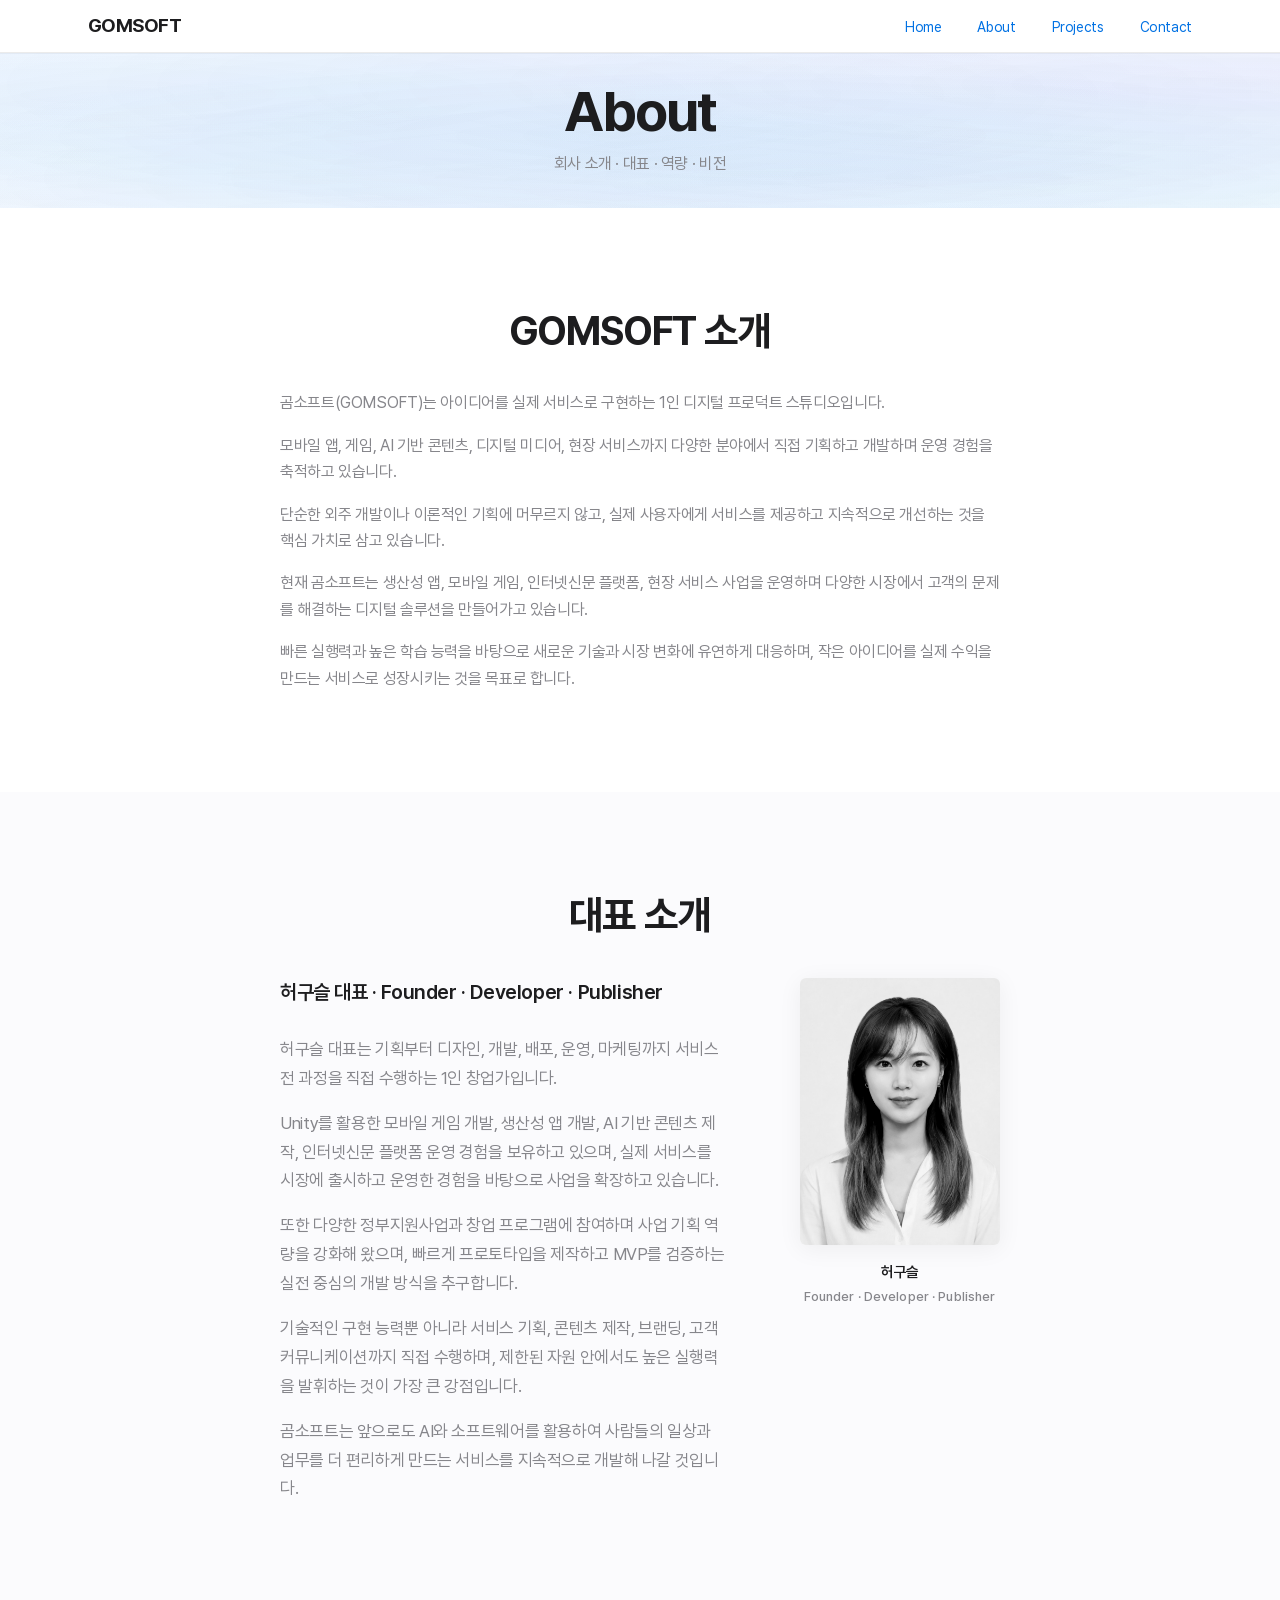
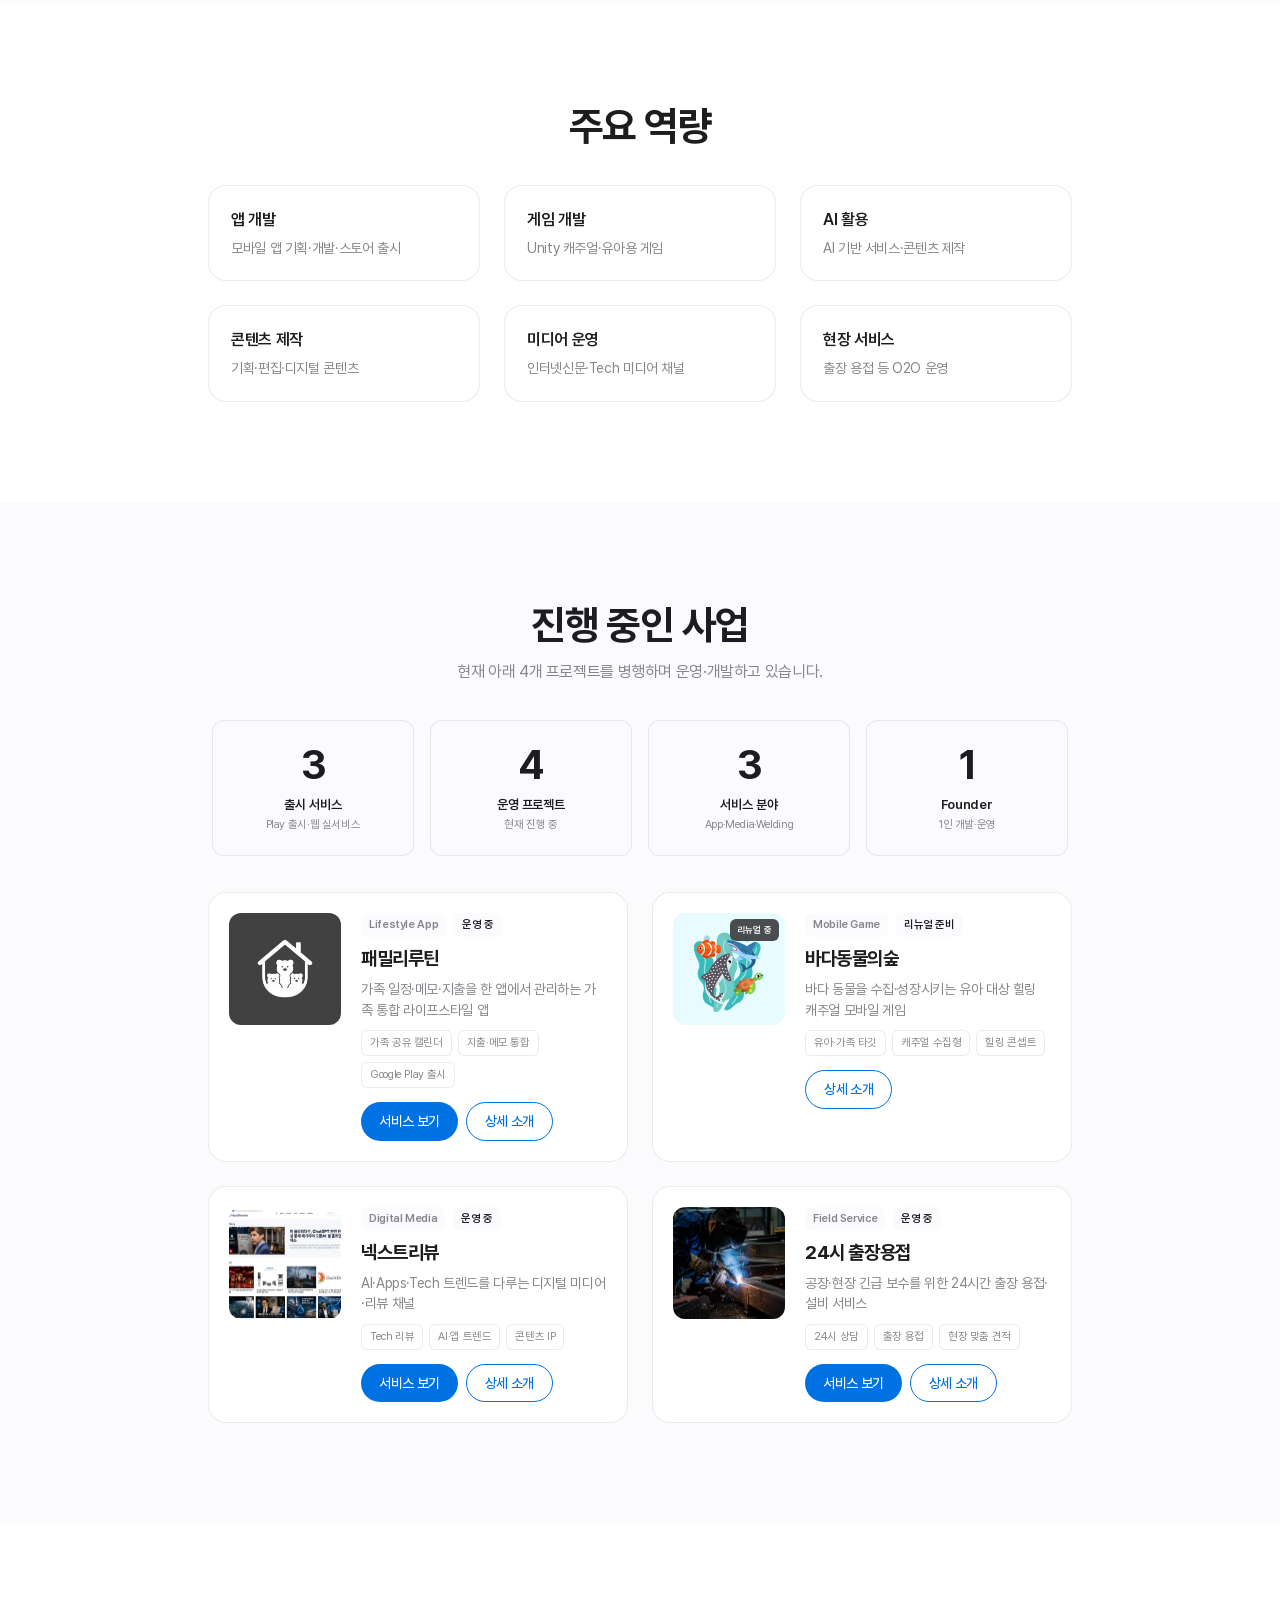
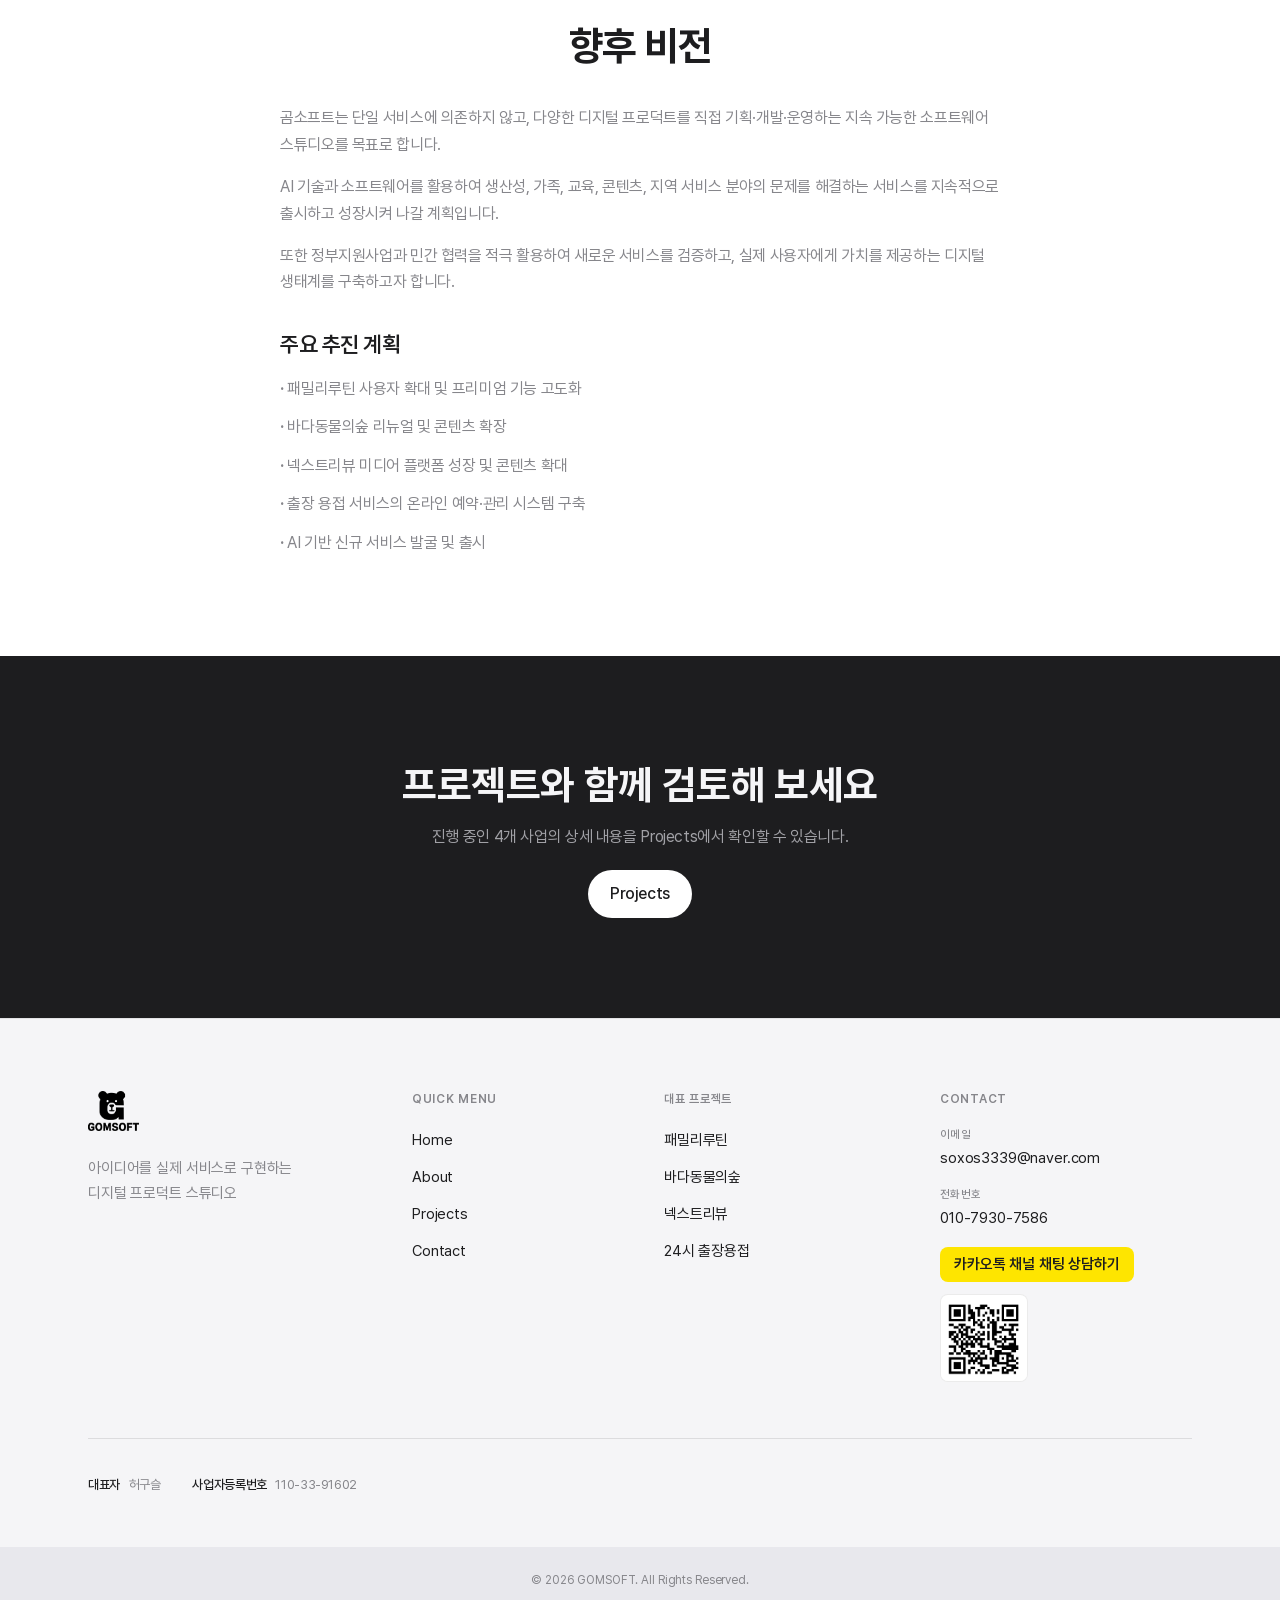
==== commit bf273b1a: "네이버 서치어드바이저 사이트 소유확인 메타 태그 추가 Co-authored-by: Cursor <cursoragent@cursor.com>" ====
--- a/about/index.html
+++ b/about/index.html
@@ -3,6 +3,7 @@
 <head>
   <meta charset="UTF-8">
   <meta name="viewport" content="width=device-width, initial-scale=1.0, viewport-fit=cover">
+  <meta name="naver-site-verification" content="7b83a0f41e36d6a4bb2c41cdb9a847f9651355a8">
   <link rel="stylesheet" href="/assets/css/main.css">
   <title>About | GOMSOFT</title>
 </head>
--- a/assets/css/main.css
+++ b/assets/css/main.css
@@ -139,93 +139,23 @@
   text-decoration: none;
 }
 
-.nav-toggle {
-  display: flex;
-  flex-direction: column;
-  align-items: center;
-  justify-content: center;
-  gap: 5px;
-  width: 44px;
-  height: 44px;
+.nav-menu {
+  display: none;
+  list-style: none;
   margin: 0;
   padding: 0;
-  background: var(--bg);
-  border: 1px solid var(--border);
-  border-radius: 10px;
-  cursor: pointer;
-  z-index: 1001;
-  flex-shrink: 0;
-  -webkit-tap-highlight-color: transparent;
-  transition: background 0.2s ease, border-color 0.2s ease;
-}
-
-.nav-toggle-bar {
-  display: block;
-  width: 18px;
-  height: 2px;
-  background: var(--text);
-  border-radius: 1px;
-  transition: transform 0.2s ease, opacity 0.2s ease;
-}
-
-.nav-toggle.is-open .nav-toggle-bar:nth-child(1) {
-  transform: translateY(7px) rotate(45deg);
-}
-
-.nav-toggle.is-open .nav-toggle-bar:nth-child(2) {
-  opacity: 0;
-}
-
-.nav-toggle.is-open .nav-toggle-bar:nth-child(3) {
-  transform: translateY(-7px) rotate(-45deg);
-}
-
-.nav-menu {
-  position: fixed;
-  top: var(--header-stack-height);
-  left: 0;
-  right: 0;
-  list-style: none;
-  margin: 0;
-  padding: 20px var(--container-pad) 28px;
-  background: rgba(255, 255, 255, 0.55);
-  backdrop-filter: saturate(180%) blur(20px);
-  -webkit-backdrop-filter: saturate(180%) blur(20px);
-  flex-direction: column;
-  align-items: stretch;
-  gap: 4px;
-  border-bottom: 1px solid var(--border);
-  transform: translateY(-110%);
-  opacity: 0;
-  pointer-events: none;
-  transition: transform 0.28s ease, opacity 0.28s ease;
-}
-
-.nav-menu.open {
-  transform: translateY(0);
-  opacity: 1;
-  pointer-events: auto;
-}
-
-.nav-menu a {
-  display: block;
-  padding: 14px 4px;
-  font-size: 17px;
-  font-weight: var(--fw-medium);
-  color: var(--text-secondary);
-  text-decoration: none;
-  min-height: 44px;
-  line-height: 44px;
-}
-
-.nav-menu a:hover,
-.nav-menu a.active {
-  color: var(--text);
-  text-decoration: none;
 }
 
 /* Mobile: category tabs below header */
 @media (max-width: 767px) {
+  .nav-inner {
+    justify-content: center;
+  }
+
+  .nav-menu {
+    display: none !important;
+  }
+
   .mobile-category-nav {
     display: block;
     height: var(--mobile-category-nav-height);
@@ -286,10 +216,6 @@
     padding-top: 28px;
   }
 
-  .contact-hero {
-    padding-top: 40px;
-  }
-
   .admin-wrap {
     padding-top: 24px;
   }
@@ -1484,21 +1410,16 @@
   margin: 0;
 }
 
-.page-hero,
-.contact-hero {
+.page-hero {
   position: relative;
   overflow: hidden;
   text-align: center;
+  padding: 28px var(--container-pad) 32px;
   background: #ffffff;
   isolation: isolate;
 }
 
-.page-hero {
-  padding: 28px var(--container-pad) 32px;
-}
-
-.page-hero .container,
-.contact-hero .container {
+.page-hero .container {
   position: relative;
   z-index: 1;
 }
@@ -1506,45 +1427,21 @@
 .page-hero h1 {
   font-size: clamp(30px, 7vw, 56px);
   font-weight: var(--fw-bold);
+  letter-spacing: -0.03em;
+  line-height: 1.15;
   margin: 0 0 8px;
+  color: var(--text);
 }
 
 .page-hero p {
   font-size: 16px;
+  font-weight: var(--fw-regular);
   color: var(--text-secondary);
   margin: 0;
+  line-height: 1.5;
 }
 
 /* ——— Contact page ——— */
-.contact-hero {
-  padding: 40px var(--container-pad) 48px;
-}
-
-.contact-hero-title {
-  font-size: clamp(28px, 6vw, 44px);
-  font-weight: var(--fw-bold);
-  letter-spacing: -0.035em;
-  line-height: 1.15;
-  margin: 0 0 16px;
-  color: var(--text);
-}
-
-.contact-hero-lead {
-  font-size: clamp(16px, 2.8vw, 20px);
-  font-weight: var(--fw-regular);
-  color: var(--text);
-  margin: 0 0 8px;
-  line-height: 1.5;
-}
-
-.contact-hero-support {
-  font-size: clamp(15px, 2.4vw, 18px);
-  font-weight: var(--fw-light);
-  color: var(--text-secondary);
-  margin: 0;
-  line-height: 1.55;
-}
-
 /* Contact: subtle → white → subtle → white → subtle */
 .contact-block {
   padding: var(--section-pad) 0;
@@ -1703,10 +1600,6 @@
 }
 
 @media (min-width: 768px) {
-  .contact-hero {
-    padding: 56px var(--container-pad) 64px;
-  }
-
   .contact-inquiry-grid {
     gap: 16px;
   }
@@ -2178,8 +2071,8 @@
     font-size: 17px;
   }
 
-  .nav-toggle {
-    display: none;
+  .nav-inner {
+    justify-content: space-between;
   }
 
   .mobile-category-nav {
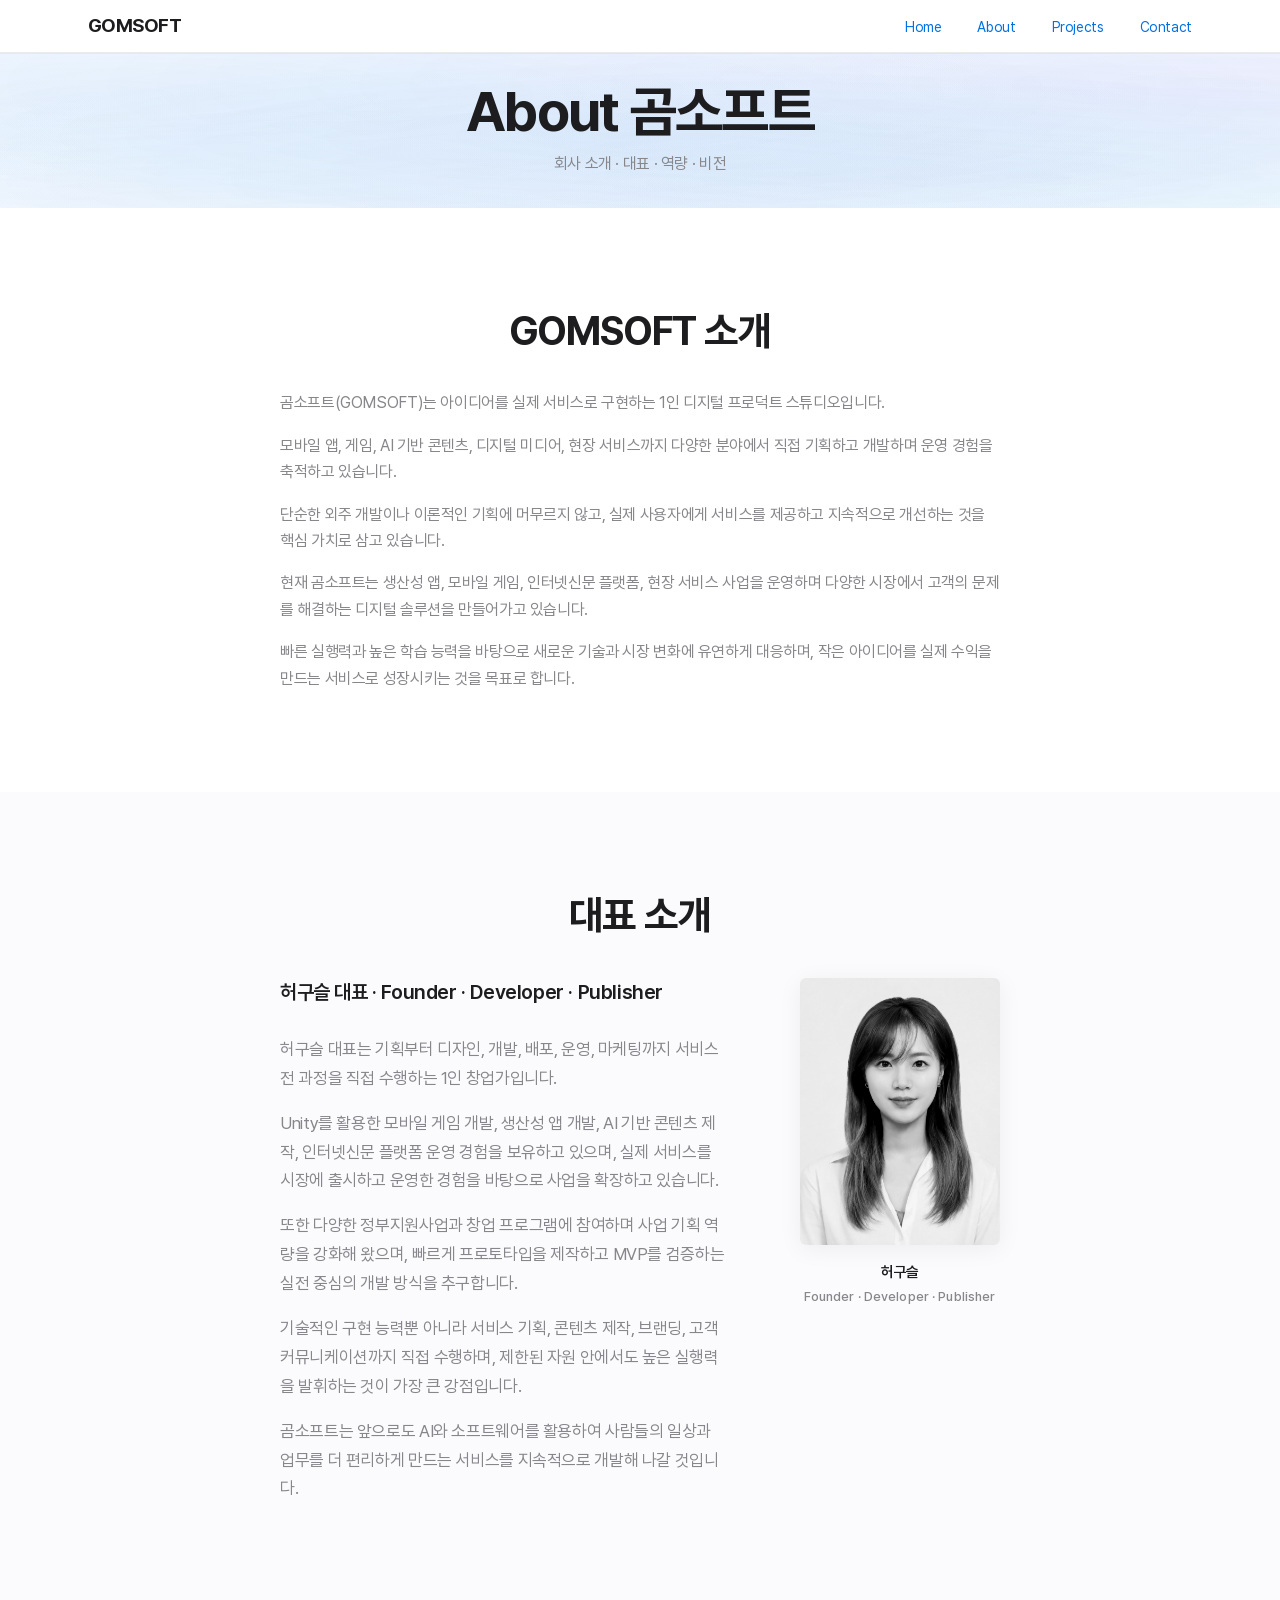
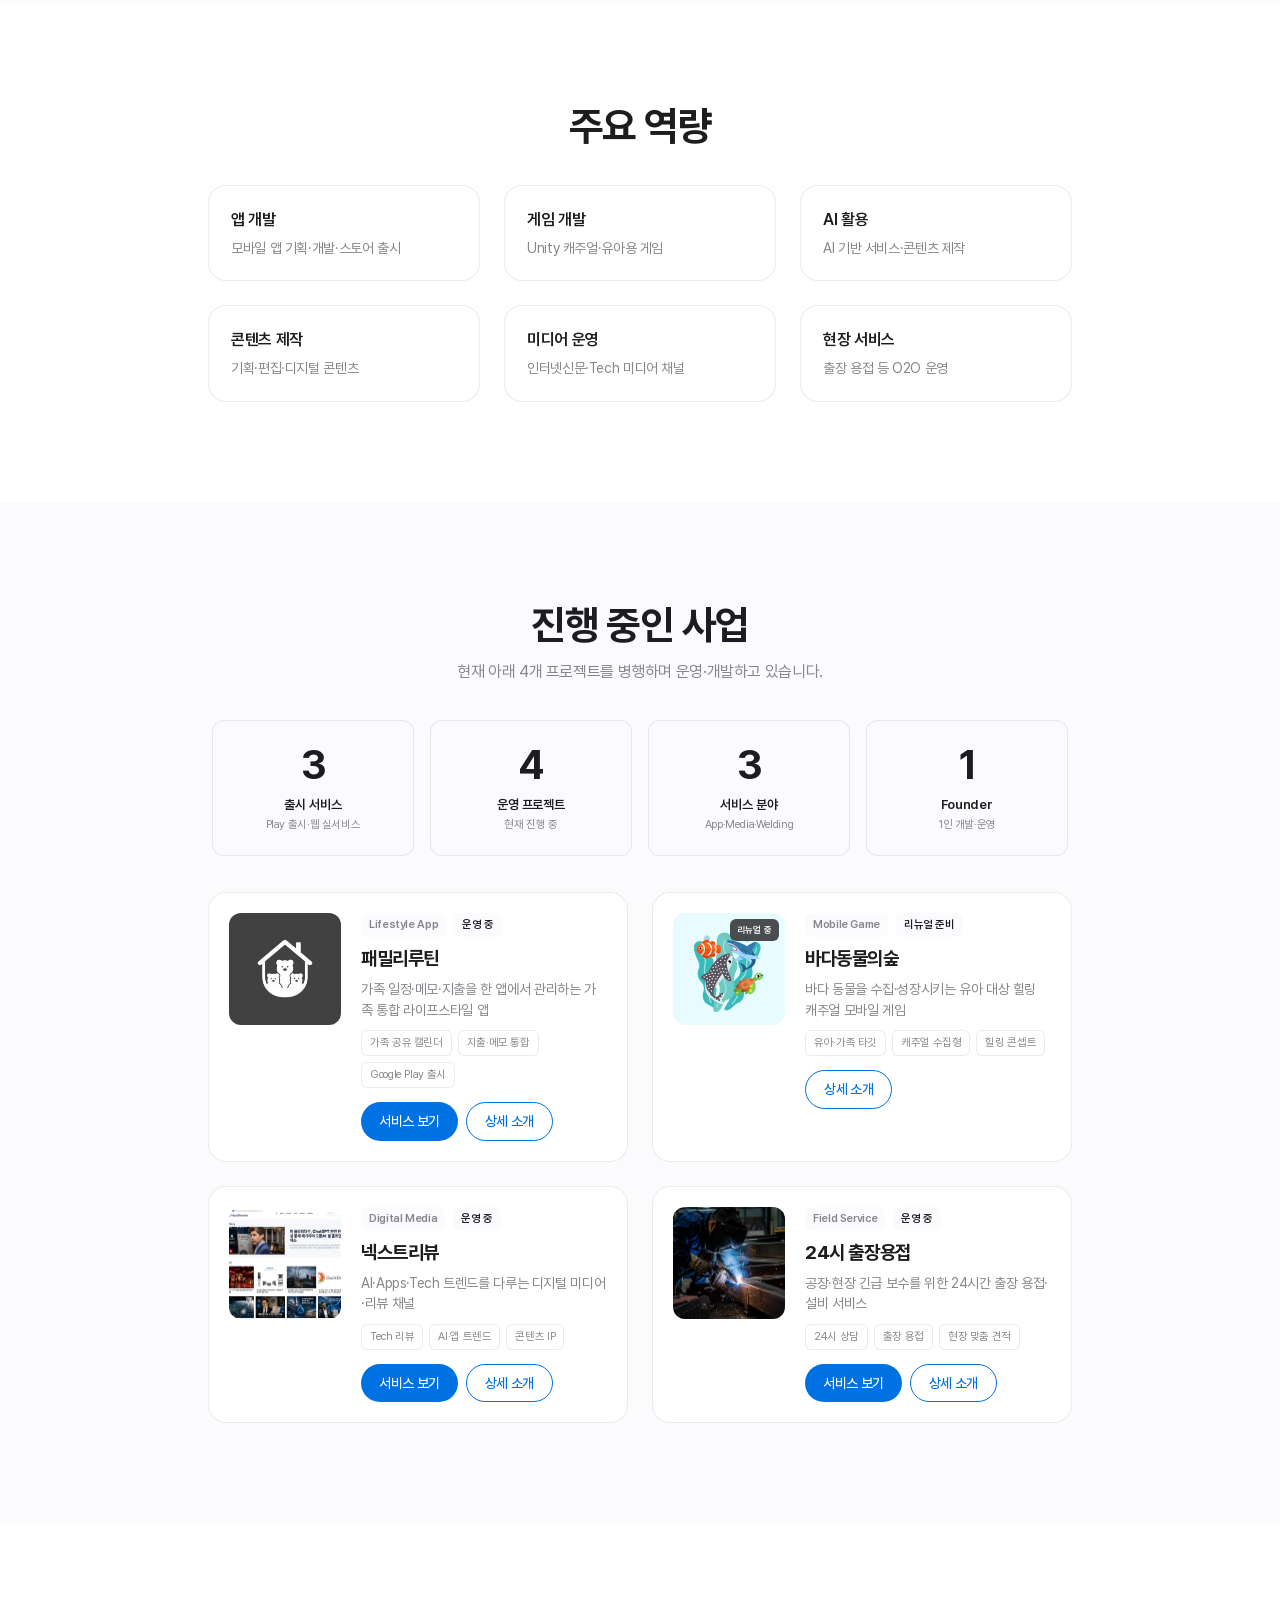
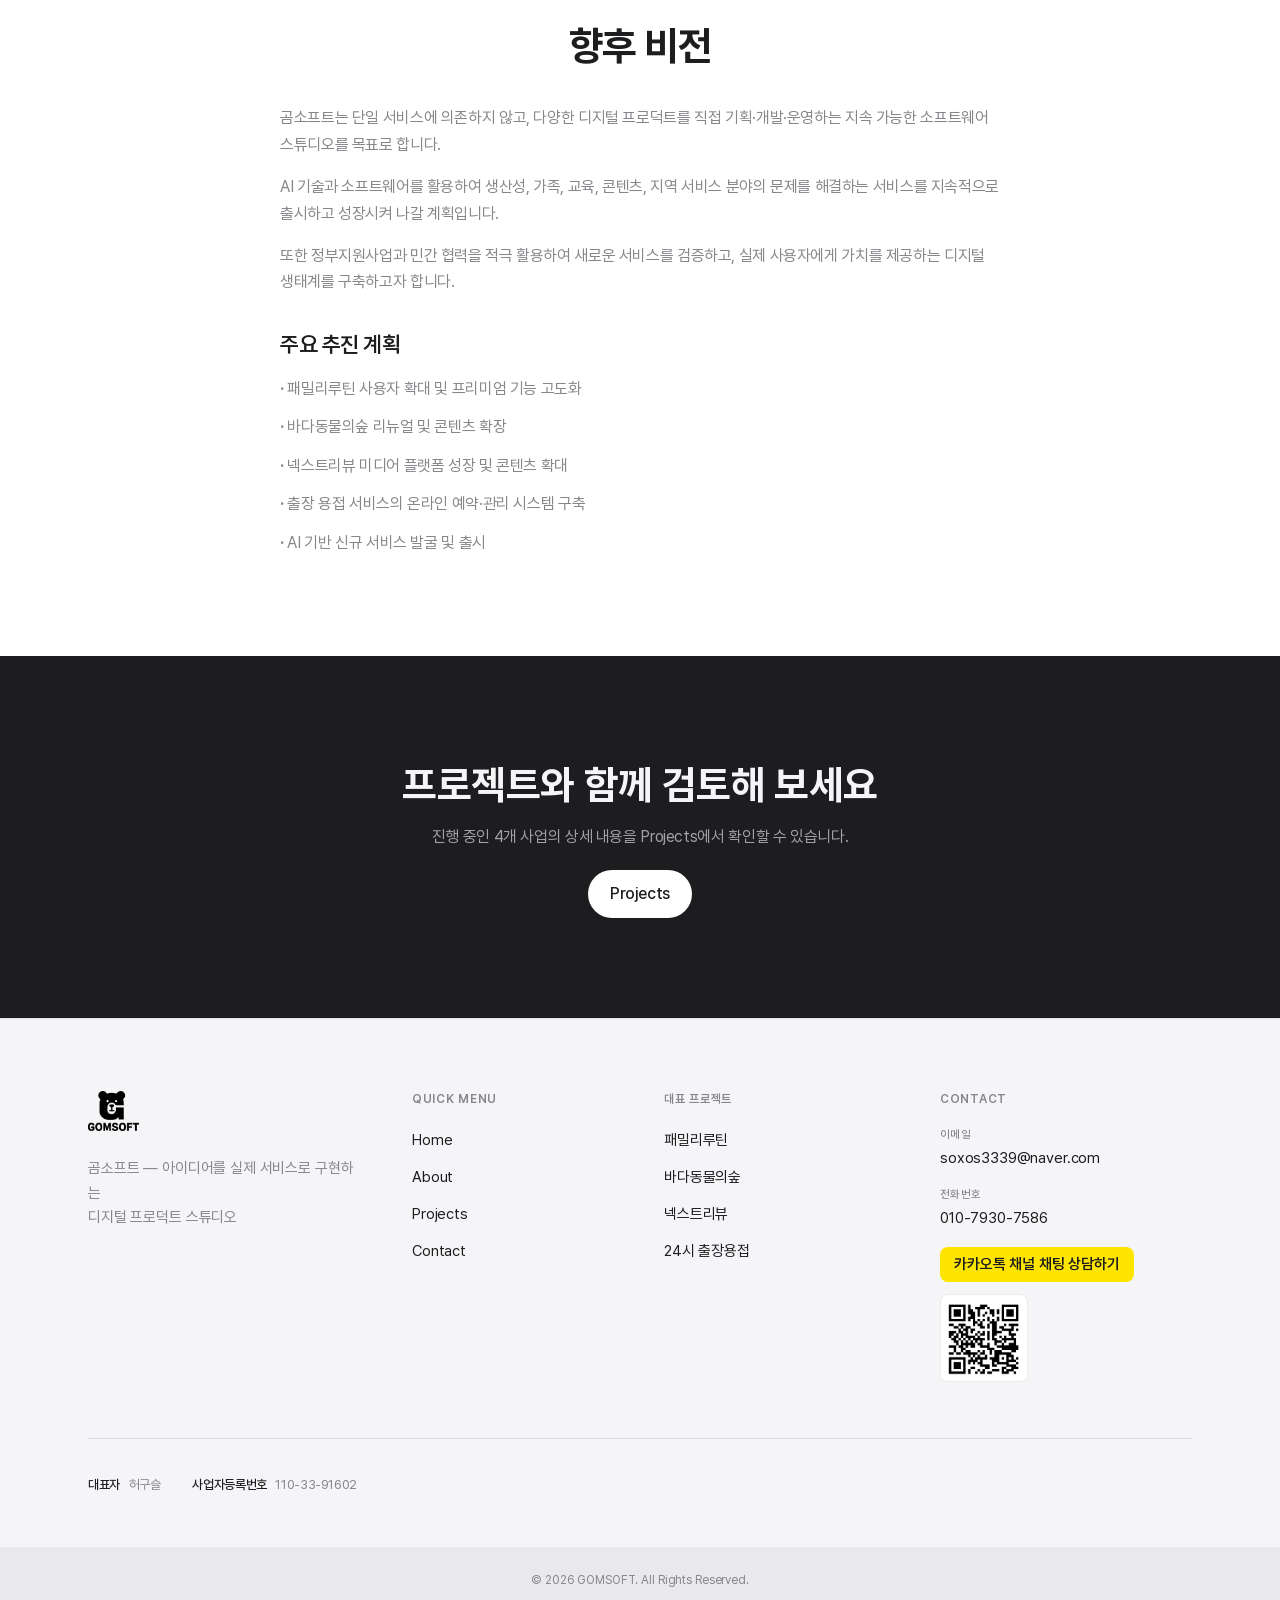
==== commit 45ff1f08: "네이버·구글 SEO 강화: RSS 피드, JSON-LD, 브랜드 키워드 정적 노출 Co-authored-by: Cursor <cursoragent@cursor.com>" ====
--- a/about/index.html
+++ b/about/index.html
@@ -4,8 +4,19 @@
   <meta charset="UTF-8">
   <meta name="viewport" content="width=device-width, initial-scale=1.0, viewport-fit=cover">
   <meta name="naver-site-verification" content="7b83a0f41e36d6a4bb2c41cdb9a847f9651355a8">
+  <meta name="google-site-verification" content="grHy3ek8m6wwa5z8TFUlc0TKg7Xx_QlhAD6oJP2RKKw">
+  <link rel="icon" href="/favicon.ico" sizes="any">
+  <link rel="icon" type="image/png" href="/favicon.png">
+  <link rel="shortcut icon" href="/favicon.ico">
+  <link rel="apple-touch-icon" href="/favicon.png">
+  <meta name="description" content="곰소프트(GOMSOFT) 회사 소개 — 대표 허구슬, 앱·게임·AI·미디어·현장 서비스 역량과 비전을 안내합니다.">
+  <meta property="og:title" content="About | 곰소프트 GOMSOFT">
+  <meta property="og:description" content="곰소프트 GOMSOFT는 기획부터 개발, 출시와 운영까지 직접 수행하는 독립 개발 스튜디오입니다.">
+  <meta property="og:site_name" content="곰소프트 GOMSOFT">
+  <link rel="canonical" href="https://gomsoft.kr/about/">
+  <link rel="alternate" type="application/rss+xml" title="곰소프트 GOMSOFT RSS" href="https://gomsoft.kr/rss.xml">
   <link rel="stylesheet" href="/assets/css/main.css">
-  <title>About | GOMSOFT</title>
+  <title>About | 곰소프트 GOMSOFT</title>
 </head>
 <body>
   <div id="siteHeader"></div>
@@ -17,7 +28,7 @@
       <span class="hero-aurora-layer hero-aurora-layer--purple"></span>
     </div>
     <div class="container">
-      <h1>About</h1>
+      <h1>About 곰소프트</h1>
       <p>회사 소개 · 대표 · 역량 · 비전</p>
     </div>
   </header>
@@ -45,7 +56,6 @@
     initAboutBusinessStats();
     setPageMeta({
       title: "About",
-      description: "GOMSOFT — 아이디어를 실제 서비스로 구현하는 디지털 프로덕트 스튜디오. 대표 허구슬 소개.",
       path: "/about/",
     });
     initNavigation();
--- a/assets/css/main.css
+++ b/assets/css/main.css
@@ -219,6 +219,34 @@
   .admin-wrap {
     padding-top: 24px;
   }
+
+  .post-detail-actions-row {
+    display: grid;
+    grid-template-columns: repeat(2, minmax(0, 1fr));
+    gap: 8px;
+    overflow-x: visible;
+    justify-content: stretch;
+    padding: 0;
+  }
+
+  .post-detail-actions-row .btn {
+    flex: unset;
+    width: auto;
+    min-width: 0;
+    padding: 11px 12px;
+    font-size: 14px;
+    white-space: normal;
+    word-break: keep-all;
+    line-height: 1.35;
+  }
+
+  .post-detail-actions-row .btn:first-child {
+    grid-column: 1 / -1;
+  }
+
+  .post-detail-actions-row .btn:last-child:nth-child(even) {
+    grid-column: 1 / -1;
+  }
 }
 
 /* ——— Hero (Aurora · OpenAI / Linear tone) ——— */
